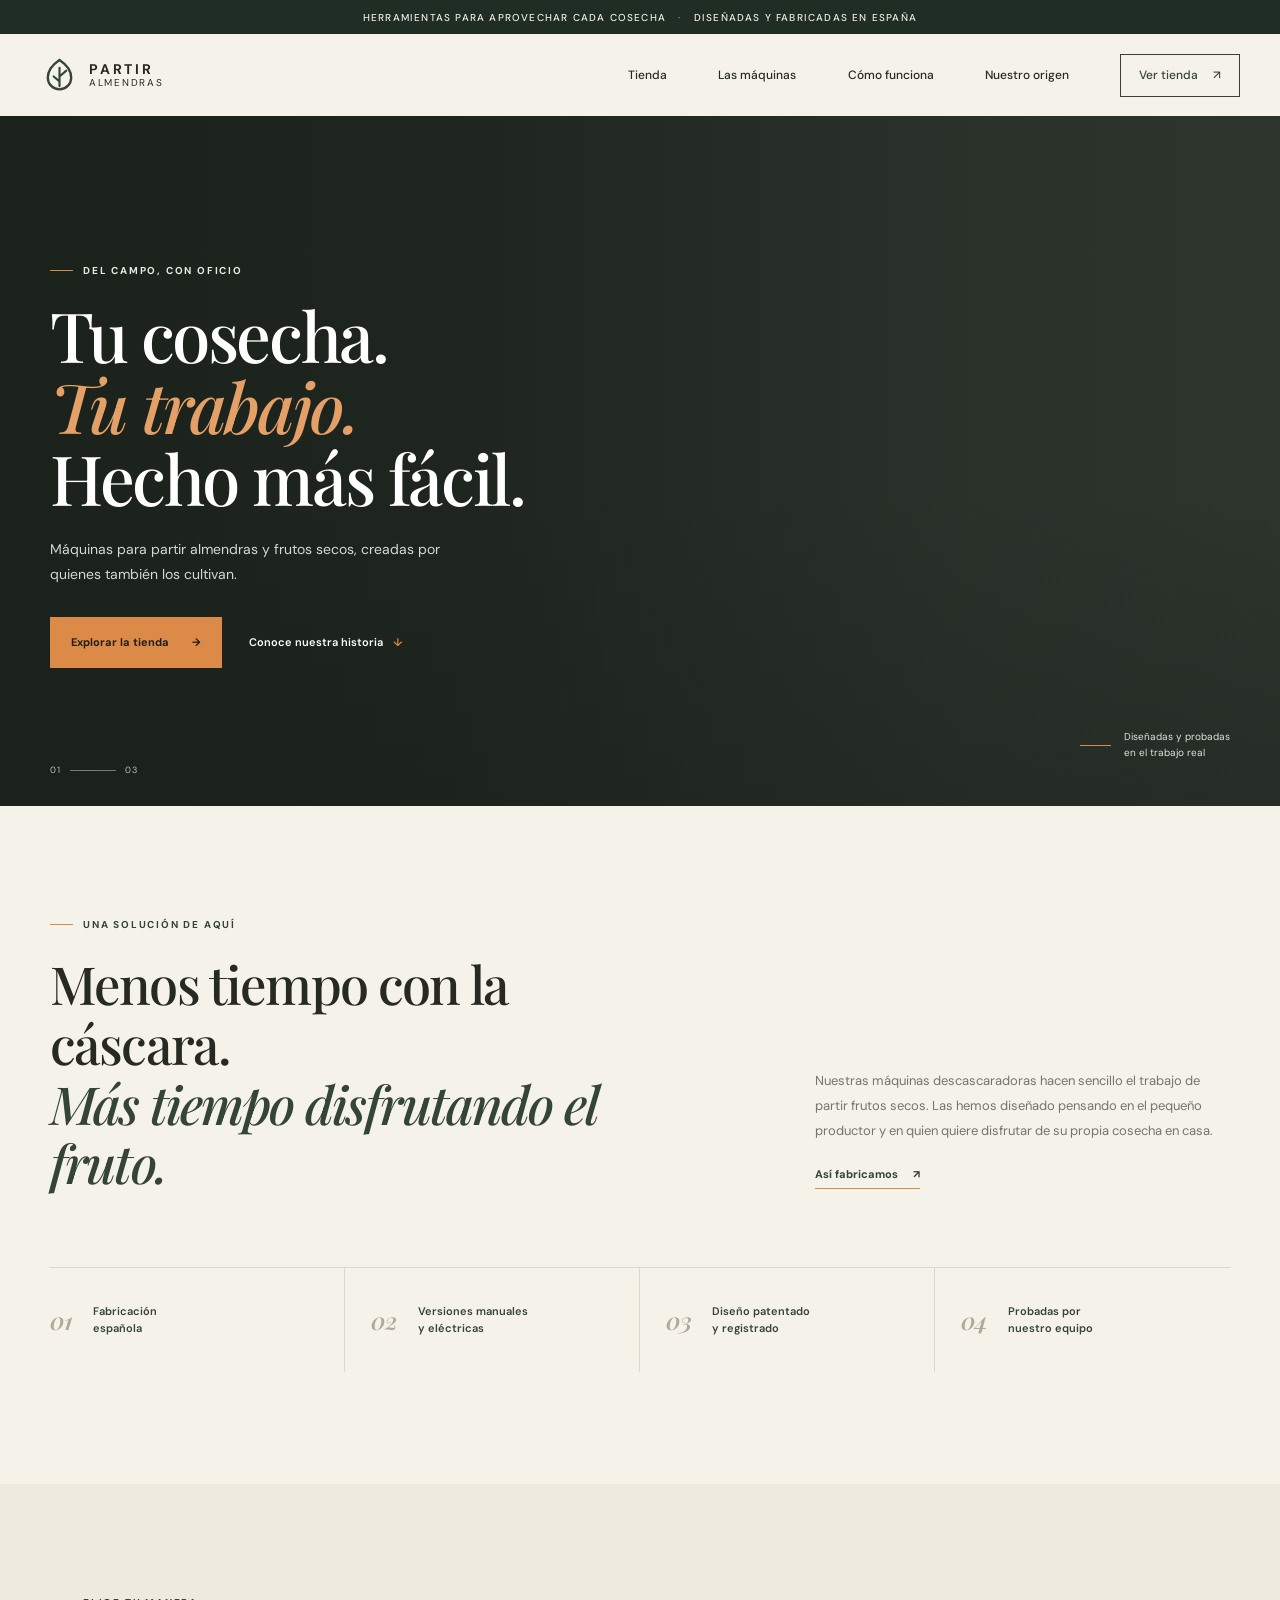
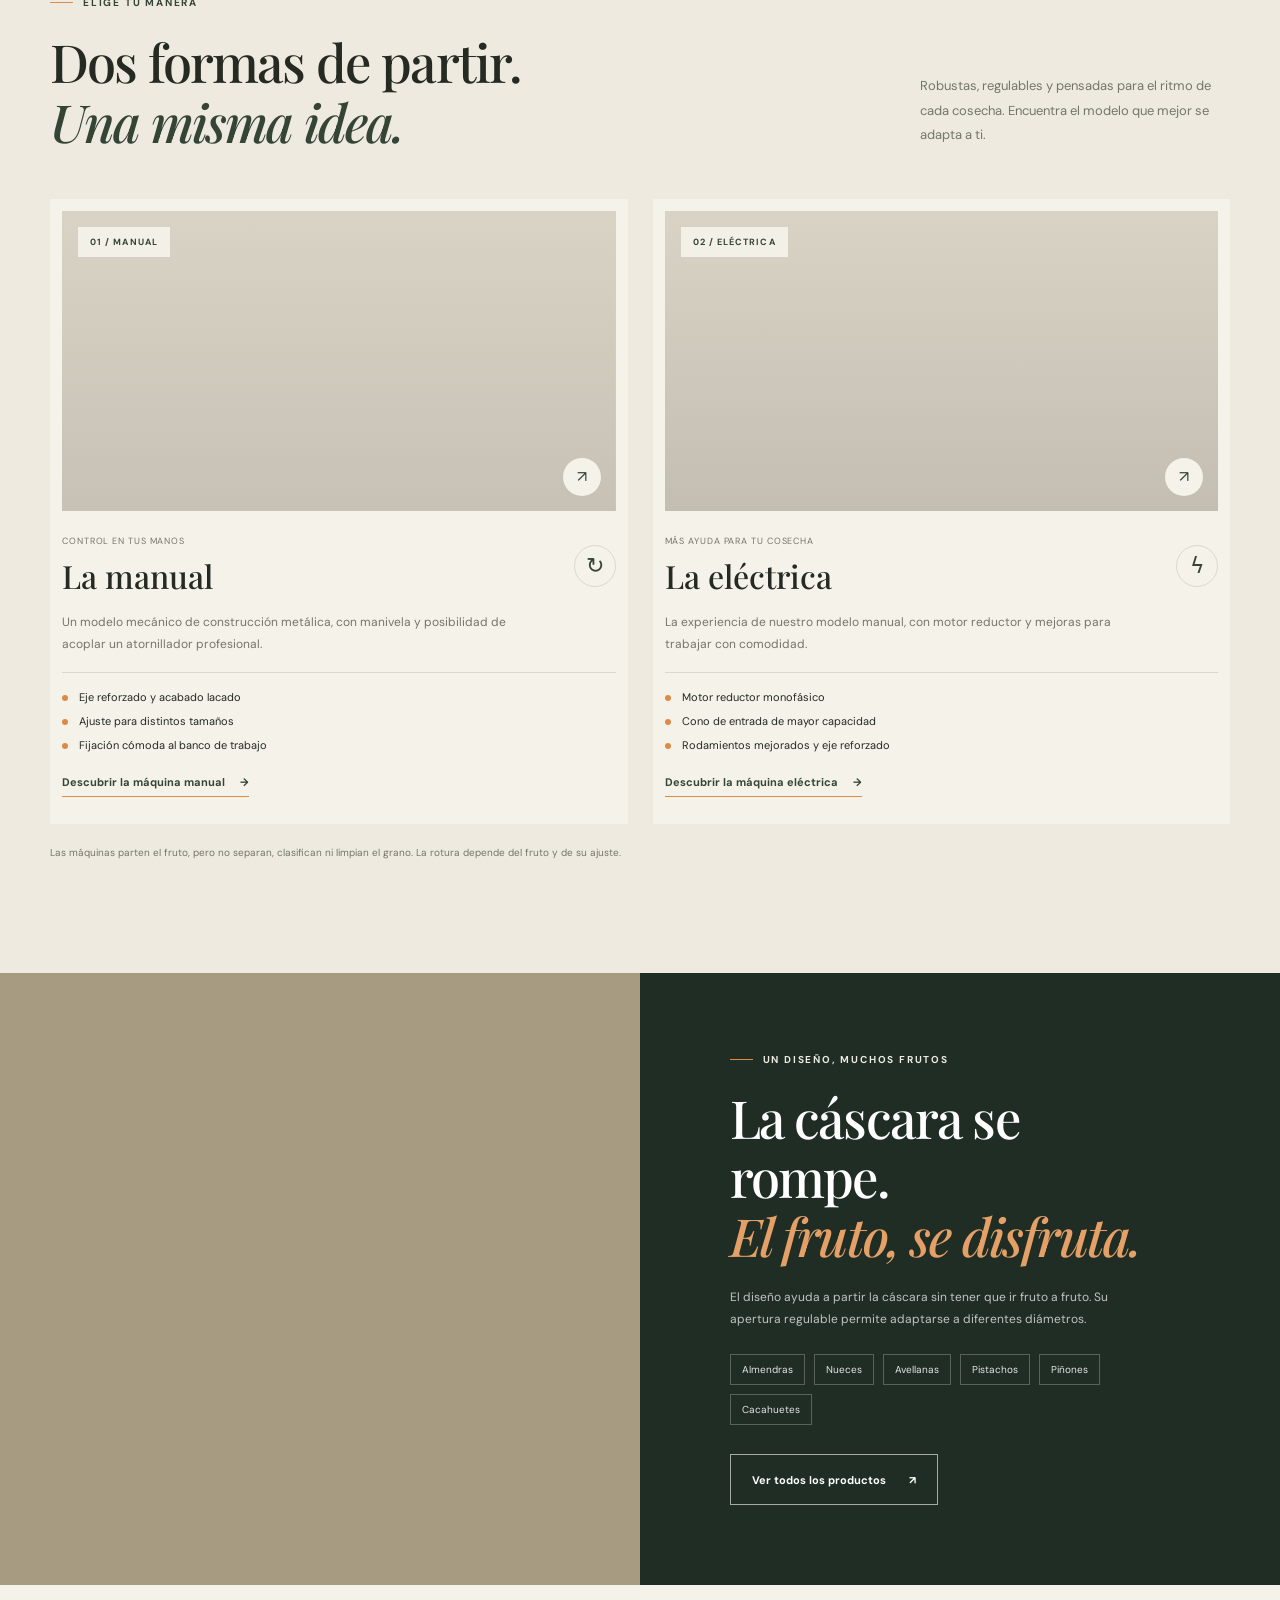
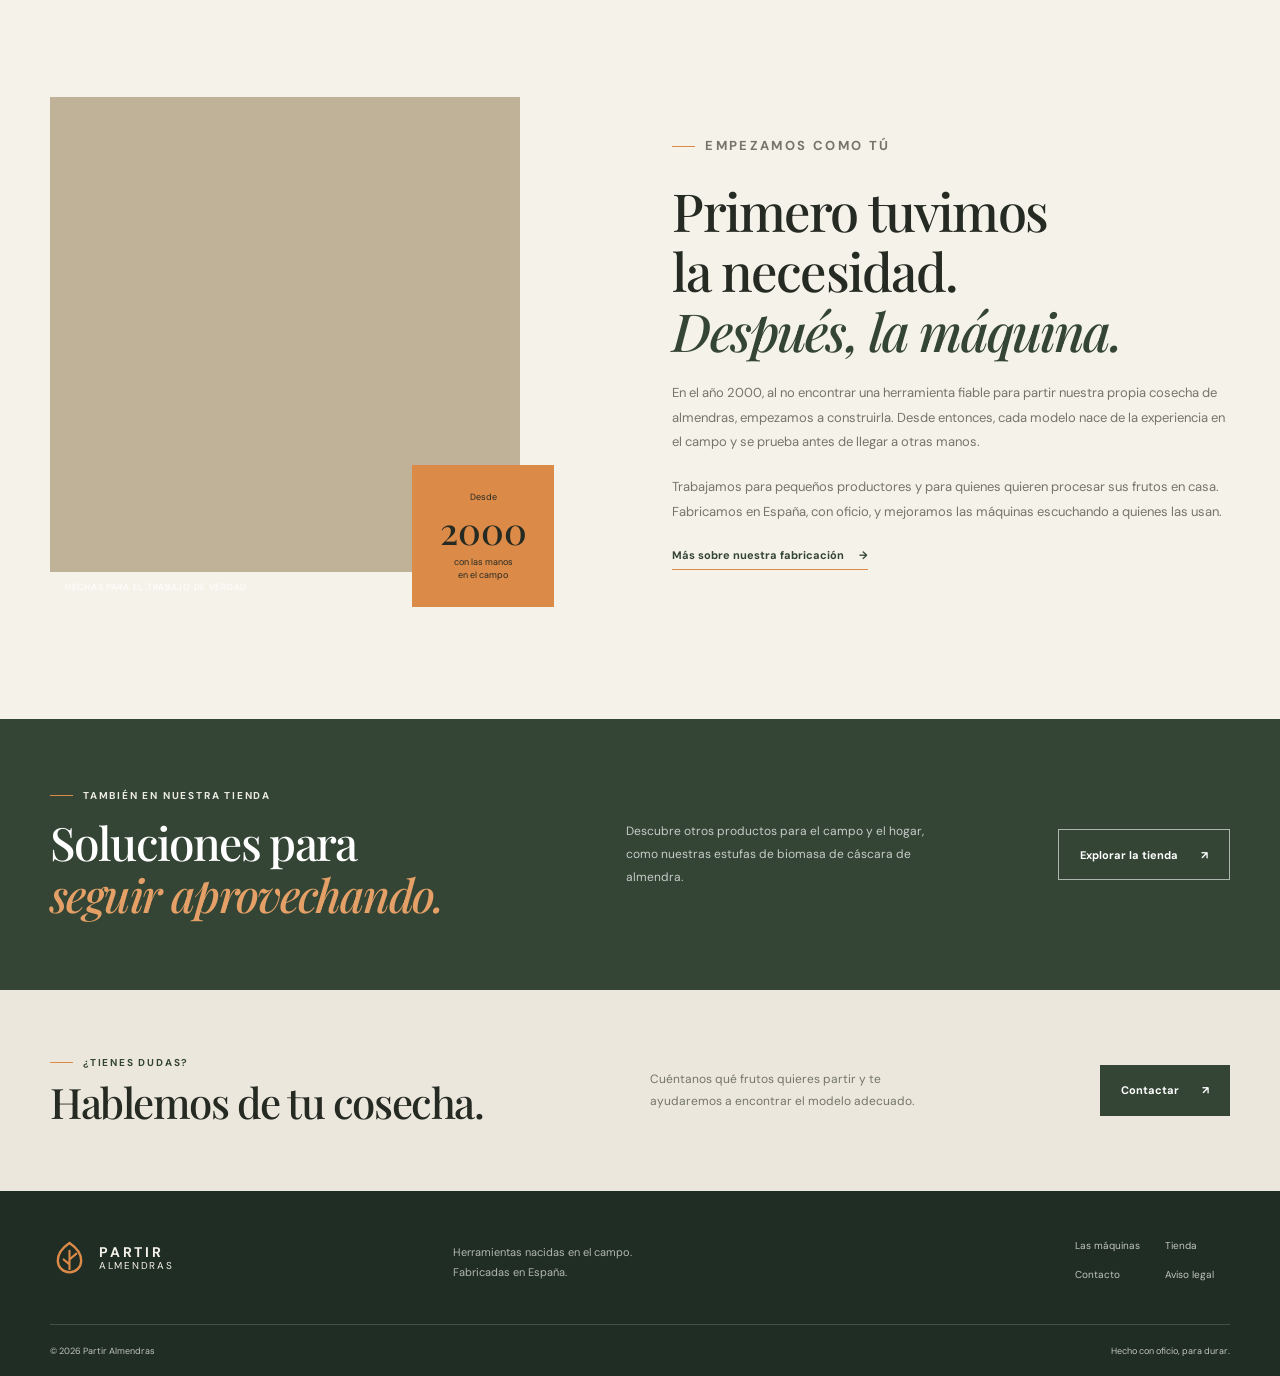
==== index.html @ 75d98afb "Add files via upload" ====
<!doctype html>
<html lang="es">
<head>
  <meta charset="utf-8">
  <meta name="viewport" content="width=device-width, initial-scale=1">
  <meta name="theme-color" content="#f5f2e9">
  <meta name="description" content="Máquinas para partir almendras y otros frutos secos. Fabricación española, modelos manuales y eléctricos, diseñados para pequeños productores y uso particular.">
  <title>Máquinas para partir almendras | Hechas para durar</title>
  <link rel="preconnect" href="https://www.maquinapartiralmendras.com">
  <link rel="stylesheet" href="styles.css">
</head>
<body>
  <a class="skip-link" href="#contenido">Saltar al contenido</a>

  <div class="announcement">
    <p>Herramientas para aprovechar cada cosecha <span aria-hidden="true">·</span> Diseñadas y fabricadas en España</p>
  </div>

  <header class="site-header">
    <div class="header-inner">
      <a class="brand" href="#inicio" aria-label="Partir Almendras, inicio">
        <span class="brand-mark" aria-hidden="true">
          <svg viewBox="0 0 40 40" fill="none">
            <path d="M20 4C12.3 9.1 8 15.4 8 22.2a12 12 0 0 0 24 0C32 15.4 27.7 9.1 20 4Z" stroke="currentColor" stroke-width="2.4"/>
            <path d="M20 12v19m0-10 7-6m-7 11-6-5" stroke="currentColor" stroke-width="2.2" stroke-linecap="round"/>
          </svg>
        </span>
        <span class="brand-copy"><strong>PARTIR</strong><span>ALMENDRAS</span></span>
      </a>

      <button class="menu-toggle" type="button" aria-expanded="false" aria-controls="main-nav" aria-label="Abrir menú">
        <span></span><span></span>
      </button>

      <nav class="main-nav" id="main-nav" aria-label="Navegación principal">
        <a href="tienda.html">Tienda</a>
        <a href="#maquinas">Las máquinas</a>
        <a href="#como-funciona">Cómo funciona</a>
        <a href="#origen">Nuestro origen</a>
        <a class="nav-cta" href="tienda.html">Ver tienda <span aria-hidden="true">↗</span></a>
      </nav>
    </div>
  </header>

  <main id="contenido">
    <section class="hero" id="inicio">
      <div class="hero-photo" role="img" aria-label="Máquina eléctrica para partir almendras"></div>
      <div class="hero-shade"></div>
      <div class="hero-inner page-width">
        <p class="eyebrow eyebrow-light"><span></span> Del campo, con oficio</p>
        <h1>Tu cosecha.<br><em>Tu trabajo.</em><br>Hecho más fácil.</h1>
        <p class="hero-description">Máquinas para partir almendras y frutos secos, creadas por quienes también los cultivan.</p>
        <div class="hero-actions">
          <a class="button button-accent" href="tienda.html">Explorar la tienda <span aria-hidden="true">→</span></a>
          <a class="text-link text-link-light" href="#origen">Conoce nuestra historia <span aria-hidden="true">↓</span></a>
        </div>
      </div>
      <div class="hero-note"><span class="note-line"></span><span>Diseñadas y probadas<br>en el trabajo real</span></div>
      <div class="hero-index" aria-hidden="true">01 <span></span> 03</div>
    </section>

    <section class="intro section-pad">
      <div class="page-width intro-grid">
        <div class="intro-heading">
          <p class="eyebrow"><span></span> Una solución de aquí</p>
          <h2>Menos tiempo con la cáscara.<br><em>Más tiempo disfrutando el fruto.</em></h2>
        </div>
        <div class="intro-copy">
          <p>Nuestras máquinas descascaradoras hacen sencillo el trabajo de partir frutos secos. Las hemos diseñado pensando en el pequeño productor y en quien quiere disfrutar de su propia cosecha en casa.</p>
          <a class="underlined-link" href="https://www.maquinapartiralmendras.com/fabricacion-maquina-partir-almendras-y-frutos-secos/">Así fabricamos <span aria-hidden="true">↗</span></a>
        </div>
      </div>
      <div class="page-width proof-points">
        <div class="proof-item"><span class="proof-number">01</span><span>Fabricación<br>española</span></div>
        <div class="proof-item"><span class="proof-number">02</span><span>Versiones manuales<br>y eléctricas</span></div>
        <div class="proof-item"><span class="proof-number">03</span><span>Diseño patentado<br>y registrado</span></div>
        <div class="proof-item"><span class="proof-number">04</span><span>Probadas por<br>nuestro equipo</span></div>
      </div>
    </section>

    <section class="machines section-pad" id="maquinas">
      <div class="page-width">
        <div class="section-heading">
          <div>
            <p class="eyebrow"><span></span> Elige tu manera</p>
            <h2>Dos formas de partir.<br><em>Una misma idea.</em></h2>
          </div>
          <p>Robustas, regulables y pensadas para el ritmo de cada cosecha. Encuentra el modelo que mejor se adapta a ti.</p>
        </div>

        <div class="machine-grid">
          <article class="machine-card">
            <a class="machine-image manual-image" href="producto-manual.html" aria-label="Ver máquina manual en la tienda">
              <span class="image-label">01 / Manual</span>
              <span class="image-arrow" aria-hidden="true">↗</span>
            </a>
            <div class="machine-info">
              <div><p class="card-kicker">Control en tus manos</p><h3>La manual</h3></div>
              <span class="machine-icon" aria-hidden="true">↻</span>
            </div>
            <p class="machine-description">Un modelo mecánico de construcción metálica, con manivela y posibilidad de acoplar un atornillador profesional.</p>
            <ul class="feature-list">
              <li>Eje reforzado y acabado lacado</li>
              <li>Ajuste para distintos tamaños</li>
              <li>Fijación cómoda al banco de trabajo</li>
            </ul>
            <a class="underlined-link" href="producto-manual.html">Descubrir la máquina manual <span aria-hidden="true">→</span></a>
          </article>

          <article class="machine-card machine-card-featured">
            <a class="machine-image electric-image" href="producto-electrico.html" aria-label="Ver máquina eléctrica en la tienda">
              <span class="image-label">02 / Eléctrica</span>
              <span class="image-arrow" aria-hidden="true">↗</span>
            </a>
            <div class="machine-info">
              <div><p class="card-kicker">Más ayuda para tu cosecha</p><h3>La eléctrica</h3></div>
              <span class="machine-icon" aria-hidden="true">ϟ</span>
            </div>
            <p class="machine-description">La experiencia de nuestro modelo manual, con motor reductor y mejoras para trabajar con comodidad.</p>
            <ul class="feature-list">
              <li>Motor reductor monofásico</li>
              <li>Cono de entrada de mayor capacidad</li>
              <li>Rodamientos mejorados y eje reforzado</li>
            </ul>
            <a class="underlined-link" href="producto-electrico.html">Descubrir la máquina eléctrica <span aria-hidden="true">→</span></a>
          </article>
        </div>
        <p class="machine-disclaimer">Las máquinas parten el fruto, pero no separan, clasifican ni limpian el grano. La rotura depende del fruto y de su ajuste.</p>
      </div>
    </section>

    <section class="nutshell" id="como-funciona">
      <div class="nutshell-image" role="img" aria-label="Almendras enteras y peladas"></div>
      <div class="nutshell-content">
        <p class="eyebrow eyebrow-light"><span></span> Un diseño, muchos frutos</p>
        <h2>La cáscara se rompe.<br><em>El fruto, se disfruta.</em></h2>
        <p>El diseño ayuda a partir la cáscara sin tener que ir fruto a fruto. Su apertura regulable permite adaptarse a diferentes diámetros.</p>
        <div class="nut-list" aria-label="Frutos secos compatibles">
          <span>Almendras</span><span>Nueces</span><span>Avellanas</span>
          <span>Pistachos</span><span>Piñones</span><span>Cacahuetes</span>
        </div>
        <a class="button button-outline" href="tienda.html">Ver todos los productos <span aria-hidden="true">↗</span></a>
      </div>
    </section>

    <section class="story section-pad" id="origen">
      <div class="page-width story-grid">
        <div class="story-visual">
          <div class="story-photo" role="img" aria-label="Almendras recién recogidas"></div>
          <div class="story-stamp"><span>Desde</span><strong>2000</strong><span>con las manos<br>en el campo</span></div>
          <span class="story-caption">Hechas para el trabajo de verdad</span>
        </div>
        <div class="story-copy">
          <p class="eyebrow"><span></span> Empezamos como tú</p>
          <h2>Primero tuvimos<br>la necesidad.<br><em>Después, la máquina.</em></h2>
          <p>En el año 2000, al no encontrar una herramienta fiable para partir nuestra propia cosecha de almendras, empezamos a construirla. Desde entonces, cada modelo nace de la experiencia en el campo y se prueba antes de llegar a otras manos.</p>
          <p>Trabajamos para pequeños productores y para quienes quieren procesar sus frutos en casa. Fabricamos en España, con oficio, y mejoramos las máquinas escuchando a quienes las usan.</p>
          <a class="underlined-link" href="https://www.maquinapartiralmendras.com/fabricacion-maquina-partir-almendras-y-frutos-secos/">Más sobre nuestra fabricación <span aria-hidden="true">→</span></a>
        </div>
      </div>
    </section>

    <section class="more-products">
      <div class="page-width more-products-inner">
        <div><p class="eyebrow eyebrow-light"><span></span> También en nuestra tienda</p><h2>Soluciones para<br><em>seguir aprovechando.</em></h2></div>
        <p>Descubre otros productos para el campo y el hogar, como nuestras estufas de biomasa de cáscara de almendra.</p>
        <a class="button button-outline" href="tienda.html">Explorar la tienda <span aria-hidden="true">↗</span></a>
      </div>
    </section>

    <section class="final-cta">
      <div class="page-width final-cta-inner">
        <div><p class="eyebrow"><span></span> ¿Tienes dudas?</p><h2>Hablemos de tu cosecha.</h2></div>
        <p>Cuéntanos qué frutos quieres partir y te ayudaremos a encontrar el modelo adecuado.</p>
        <a class="button button-dark" href="https://www.maquinapartiralmendras.com/contacto/">Contactar <span aria-hidden="true">↗</span></a>
      </div>
    </section>
  </main>

  <footer class="site-footer">
    <div class="page-width footer-main">
      <a class="brand brand-footer" href="#inicio" aria-label="Partir Almendras, volver al inicio">
        <span class="brand-mark" aria-hidden="true">
          <svg viewBox="0 0 40 40" fill="none"><path d="M20 4C12.3 9.1 8 15.4 8 22.2a12 12 0 0 0 24 0C32 15.4 27.7 9.1 20 4Z" stroke="currentColor" stroke-width="2.4"/><path d="M20 12v19m0-10 7-6m-7 11-6-5" stroke="currentColor" stroke-width="2.2" stroke-linecap="round"/></svg>
        </span>
        <span class="brand-copy"><strong>PARTIR</strong><span>ALMENDRAS</span></span>
      </a>
      <p>Herramientas nacidas en el campo.<br>Fabricadas en España.</p>
      <div class="footer-links">
        <a href="#maquinas">Las máquinas</a>
        <a href="tienda.html">Tienda</a>
        <a href="https://www.maquinapartiralmendras.com/contacto/">Contacto</a>
        <a href="https://www.maquinapartiralmendras.com/aviso-legal/">Aviso legal</a>
      </div>
    </div>
    <div class="page-width footer-bottom"><span>© <span id="year">2026</span> Partir Almendras</span><span>Hecho con oficio, para durar.</span></div>
  </footer>

  <script src="script.js"></script>
</body>
</html>
---- styles.css ----
@import url("https://fonts.googleapis.com/css2?family=DM+Sans:wght@400;500;600;700&family=Playfair+Display:ital,wght@0,500;0,600;0,700;1,500;1,600&display=swap");

:root {
  color-scheme: light;
  --paper: #f5f2e9;
  --paper-deep: #ebe7dc;
  --ink: #252a22;
  --muted: #74756b;
  --green: #344536;
  --green-dark: #202d24;
  --orange: #dc8a48;
  --line: #dcd8cc;
  --serif: "Playfair Display", Georgia, serif;
  --sans: "DM Sans", "Segoe UI", sans-serif;
}

* {
  box-sizing: border-box;
}

html {
  scroll-behavior: smooth;
  scroll-padding-top: 88px;
}

body {
  margin: 0;
  background: var(--paper);
  color: var(--ink);
  font-family: var(--sans);
  -webkit-font-smoothing: antialiased;
}

body,
button,
a {
  font-family: var(--sans);
}

a {
  color: inherit;
  text-decoration: none;
}

button {
  color: inherit;
}

a:focus-visible,
button:focus-visible {
  outline: 2px solid var(--orange);
  outline-offset: 5px;
}

.page-width {
  width: min(1180px, calc(100% - 80px));
  margin-inline: auto;
}

.skip-link {
  position: fixed;
  z-index: 20;
  top: 12px;
  left: 12px;
  padding: 12px 16px;
  transform: translateY(-160%);
  background: var(--paper);
  color: var(--ink);
}

.skip-link:focus {
  transform: translateY(0);
}

.announcement {
  display: flex;
  min-height: 34px;
  align-items: center;
  justify-content: center;
  padding: 6px 20px;
  background: var(--green-dark);
  color: #eeece3;
  text-align: center;
}

.announcement p {
  margin: 0;
  font-size: 10px;
  font-weight: 500;
  letter-spacing: .12em;
  text-transform: uppercase;
}

.announcement span {
  padding-inline: 8px;
  color: var(--orange);
}

.site-header {
  position: relative;
  z-index: 10;
  background: var(--paper);
}

.header-inner {
  display: flex;
  width: min(1320px, calc(100% - 80px));
  min-height: 82px;
  align-items: center;
  justify-content: space-between;
  margin-inline: auto;
}

.brand {
  display: inline-flex;
  align-items: center;
  gap: 10px;
  flex: 0 0 auto;
}

.brand-mark {
  display: grid;
  width: 39px;
  height: 39px;
  place-items: center;
  color: var(--green);
}

.brand-mark svg {
  width: 100%;
  height: 100%;
}

.brand-copy {
  display: flex;
  flex-direction: column;
  gap: 2px;
  font-size: 10px;
  letter-spacing: .17em;
  line-height: 1;
}

.brand-copy strong {
  font-size: 14px;
  letter-spacing: .2em;
}

.main-nav {
  display: flex;
  align-items: center;
  gap: clamp(24px, 4vw, 54px);
}

.main-nav a {
  font-size: 12px;
  font-weight: 500;
  transition: color .2s ease;
}

.main-nav a:hover,
.footer-links a:hover {
  color: var(--orange);
}

.main-nav .nav-cta {
  display: inline-flex;
  min-height: 43px;
  align-items: center;
  gap: 15px;
  padding: 0 18px;
  border: 1px solid var(--green);
  color: var(--green);
}

.main-nav .nav-cta:hover {
  background: var(--green);
  color: var(--paper);
}

.menu-toggle {
  display: none;
}

.hero {
  position: relative;
  display: flex;
  min-height: min(690px, 72vw);
  min-height: clamp(560px, 56vw, 690px);
  align-items: center;
  overflow: hidden;
  background: #30372f;
  color: #fff;
}

.hero-photo,
.hero-shade {
  position: absolute;
  inset: 0;
}

.hero-photo {
  background-image: url("https://www.maquinapartiralmendras.com/wp-content/uploads/2020/09/maquina-pelar-almendras-ele.png");
  background-position: center 48%;
  background-size: cover;
  transform: scale(1.01);
}

.hero-shade {
  background: linear-gradient(90deg, rgba(25, 32, 26, .91) 0%, rgba(25, 32, 26, .77) 35%, rgba(25, 32, 26, .24) 76%, rgba(25, 32, 26, .12) 100%), linear-gradient(0deg, rgba(20, 28, 22, .3), transparent 45%);
}

.hero-inner {
  position: relative;
  z-index: 1;
  padding-top: 9px;
}

.eyebrow {
  display: flex;
  align-items: center;
  gap: 10px;
  margin: 0 0 22px;
  color: var(--green);
  font-size: 10px;
  font-weight: 700;
  letter-spacing: .18em;
  text-transform: uppercase;
}

.eyebrow > span {
  width: 23px;
  height: 1px;
  background: var(--orange);
}

.eyebrow-light {
  color: #ecebe2;
}

.hero h1,
.intro h2,
.section-heading h2,
.nutshell h2,
.story h2,
.more-products h2,
.final-cta h2 {
  margin: 0;
  font-family: var(--serif);
  font-size: clamp(43px, 5.4vw, 70px);
  font-weight: 500;
  letter-spacing: -.035em;
  line-height: 1.04;
}

.hero h1 em,
.intro h2 em,
.section-heading h2 em,
.nutshell h2 em,
.story h2 em,
.more-products h2 em {
  color: #e4a066;
  font-weight: 500;
}

.hero-description {
  max-width: 390px;
  margin: 23px 0 29px;
  color: rgba(255, 255, 255, .82);
  font-size: 14px;
  line-height: 1.8;
}

.hero-actions {
  display: flex;
  align-items: center;
  gap: 27px;
}

.button {
  display: inline-flex;
  min-height: 51px;
  align-items: center;
  justify-content: center;
  gap: 23px;
  padding: 0 21px;
  font-size: 11px;
  font-weight: 700;
  transition: background .2s ease, color .2s ease, border-color .2s ease;
}

.button-accent {
  background: var(--orange);
  color: #211f1a;
}

.button-accent:hover {
  background: #eca96f;
}

.text-link {
  font-size: 11px;
  font-weight: 600;
}

.text-link-light {
  color: #fff;
}

.text-link span {
  padding-left: 7px;
  color: var(--orange);
}

.hero-note {
  position: absolute;
  right: max(40px, calc((100vw - 1180px) / 2));
  bottom: 45px;
  display: flex;
  align-items: center;
  gap: 13px;
  color: rgba(255, 255, 255, .86);
  font-size: 10px;
  line-height: 1.6;
}

.note-line {
  width: 31px;
  height: 1px;
  background: var(--orange);
}

.hero-index {
  position: absolute;
  bottom: 30px;
  left: max(40px, calc((100vw - 1180px) / 2));
  display: flex;
  align-items: center;
  gap: 9px;
  color: rgba(255, 255, 255, .7);
  font-size: 9px;
  letter-spacing: .12em;
}

.hero-index span {
  width: 46px;
  height: 1px;
  background: rgba(255, 255, 255, .4);
}

.section-pad {
  padding-block: 112px;
}

.intro {
  background: var(--paper);
}

.intro-grid {
  display: grid;
  grid-template-columns: 1.2fr .8fr;
  align-items: end;
  gap: 12%;
}

.intro .eyebrow,
.section-heading .eyebrow,
.story .eyebrow,
.final-cta .eyebrow {
  margin-bottom: 23px;
}

.intro h2,
.section-heading h2,
.story h2 {
  font-size: clamp(37px, 4.1vw, 54px);
  line-height: 1.14;
}

.intro h2 em,
.section-heading h2 em,
.story h2 em {
  color: var(--green);
}

.intro-copy {
  padding-bottom: 4px;
}

.intro-copy p,
.section-heading > p,
.story-copy > p,
.more-products-inner > p,
.final-cta-inner > p {
  margin: 0;
  color: var(--muted);
  font-size: 13px;
  line-height: 1.9;
}

.underlined-link {
  display: inline-flex;
  align-items: center;
  gap: 15px;
  margin-top: 24px;
  padding-bottom: 7px;
  border-bottom: 1px solid var(--orange);
  color: var(--green);
  font-size: 11px;
  font-weight: 700;
  transition: color .2s ease;
}

.underlined-link:hover {
  color: #a95e2c;
}

.proof-points {
  display: grid;
  grid-template-columns: repeat(4, 1fr);
  margin-top: 74px;
  border-top: 1px solid var(--line);
}

.proof-item {
  display: flex;
  min-height: 104px;
  align-items: center;
  gap: 20px;
  border-right: 1px solid var(--line);
  color: var(--green);
  font-size: 11px;
  font-weight: 600;
  line-height: 1.6;
}

.proof-item:not(:first-child) {
  padding-left: 26px;
}

.proof-item:last-child {
  border-right: 0;
}

.proof-number {
  color: #b1a998;
  font-family: var(--serif);
  font-size: 24px;
  font-style: italic;
}

.machines {
  background: #eeeadf;
}

.section-heading {
  display: flex;
  align-items: end;
  justify-content: space-between;
  gap: 50px;
  margin-bottom: 47px;
}

.section-heading > p {
  max-width: 310px;
  padding-bottom: 4px;
}

.machine-grid {
  display: grid;
  grid-template-columns: repeat(2, minmax(0, 1fr));
  gap: 25px;
}

.machine-card {
  padding: 12px 12px 27px;
  background: var(--paper);
}

.machine-image {
  position: relative;
  display: block;
  min-height: 300px;
  overflow: hidden;
  background-color: #d9d3c5;
  background-position: center;
  background-repeat: no-repeat;
  background-size: cover;
}

.manual-image {
  background-image: linear-gradient(0deg, rgba(33, 40, 34, .1), rgba(33, 40, 34, 0)), url("https://www.maquinapartiralmendras.com/wp-content/uploads/2020/09/maquina-partir-almendras-888-2-scaled.jpg");
  background-position: center 52%;
}

.electric-image {
  background-image: linear-gradient(0deg, rgba(33, 40, 34, .12), rgba(33, 40, 34, 0)), url("https://www.maquinapartiralmendras.com/wp-content/uploads/2020/09/maquina-partir-almendras-ele-1.png");
  background-position: center 48%;
}

.image-label {
  position: absolute;
  top: 16px;
  left: 16px;
  padding: 9px 12px;
  background: rgba(245, 242, 233, .95);
  color: var(--green);
  font-size: 9px;
  font-weight: 700;
  letter-spacing: .12em;
  text-transform: uppercase;
}

.image-arrow {
  position: absolute;
  right: 15px;
  bottom: 15px;
  display: grid;
  width: 38px;
  height: 38px;
  place-items: center;
  border-radius: 50%;
  background: var(--paper);
  color: var(--green);
  transition: background .2s ease, color .2s ease;
}

.machine-image:hover .image-arrow {
  background: var(--orange);
  color: var(--ink);
}

.machine-info {
  display: flex;
  align-items: center;
  justify-content: space-between;
  margin-top: 24px;
}

.card-kicker {
  margin: 0 0 7px;
  color: var(--muted);
  font-size: 9px;
  letter-spacing: .1em;
  text-transform: uppercase;
}

.machine-info h3 {
  margin: 0;
  font-family: var(--serif);
  font-size: 32px;
  font-weight: 500;
}

.machine-icon {
  display: grid;
  width: 42px;
  height: 42px;
  place-items: center;
  border: 1px solid var(--line);
  border-radius: 50%;
  color: var(--green);
  font-size: 22px;
}

.machine-description {
  max-width: 470px;
  margin: 15px 0 17px;
  color: var(--muted);
  font-size: 12px;
  line-height: 1.8;
}

.feature-list {
  display: grid;
  gap: 10px;
  margin: 0;
  padding: 17px 0 0;
  border-top: 1px solid var(--line);
  list-style: none;
}

.feature-list li {
  position: relative;
  padding-left: 17px;
  color: var(--ink);
  font-size: 11px;
}

.feature-list li::before {
  position: absolute;
  top: .45em;
  left: 0;
  width: 6px;
  height: 6px;
  border-radius: 50%;
  background: var(--orange);
  content: "";
}

.machine-card > .underlined-link {
  margin-top: 23px;
}

.machine-disclaimer {
  margin: 20px 0 0;
  color: var(--muted);
  font-size: 10px;
  line-height: 1.7;
}

.nutshell {
  display: grid;
  min-height: 545px;
  grid-template-columns: 1fr 1fr;
  background: var(--green-dark);
  color: #fff;
}

.nutshell-image {
  min-height: 100%;
  background-color: #b4a68b;
  background-image: linear-gradient(0deg, rgba(31, 40, 31, .09), rgba(31, 40, 31, .09)), url("https://www.maquinapartiralmendras.com/wp-content/uploads/2020/09/almendras-1024x768.png");
  background-position: center;
  background-size: cover;
}

.nutshell-content {
  align-self: center;
  max-width: 600px;
  padding: 80px clamp(40px, 7vw, 110px);
}

.nutshell h2,
.more-products h2 {
  font-size: clamp(38px, 4.1vw, 53px);
  line-height: 1.12;
}

.nutshell-content > p:not(.eyebrow) {
  max-width: 420px;
  margin: 21px 0 23px;
  color: rgba(255, 255, 255, .72);
  font-size: 12px;
  line-height: 1.9;
}

.nut-list {
  display: flex;
  max-width: 420px;
  flex-wrap: wrap;
  gap: 9px;
  margin: 0 0 29px;
}

.nut-list span {
  padding: 8px 11px;
  border: 1px solid rgba(255, 255, 255, .25);
  color: rgba(255, 255, 255, .88);
  font-size: 10px;
}

.button-outline {
  border: 1px solid rgba(255, 255, 255, .6);
  color: #fff;
}

.button-outline:hover {
  border-color: var(--orange);
  background: var(--orange);
  color: var(--ink);
}

.story {
  background: var(--paper);
}

.story-grid {
  display: grid;
  grid-template-columns: .95fr 1.05fr;
  align-items: center;
  gap: 10%;
}

.story-visual {
  position: relative;
  min-height: 510px;
  padding: 0 34px 35px 0;
}

.story-photo {
  width: 100%;
  height: 475px;
  background-color: #c8b99e;
  background-image: linear-gradient(0deg, rgba(40, 45, 35, .05), rgba(40, 45, 35, .05)), url("https://www.maquinapartiralmendras.com/wp-content/uploads/2020/09/almendras-1024x768.png");
  background-position: center;
  background-size: cover;
}

.story-stamp {
  position: absolute;
  right: 0;
  bottom: 0;
  display: flex;
  width: 142px;
  height: 142px;
  flex-direction: column;
  align-items: center;
  justify-content: center;
  background: var(--orange);
  color: var(--ink);
  text-align: center;
}

.story-stamp span {
  font-size: 9px;
  line-height: 1.4;
}

.story-stamp strong {
  margin: 2px 0;
  font-family: var(--serif);
  font-size: 37px;
  font-weight: 500;
}

.story-caption {
  position: absolute;
  bottom: 14px;
  left: 15px;
  color: #fff;
  font-size: 9px;
  letter-spacing: .08em;
  text-transform: uppercase;
}

.story-copy > p:not(.eyebrow) {
  margin-top: 20px;
}

.more-products {
  padding-block: 70px;
  background: var(--green);
  color: white;
}

.more-products-inner {
  display: grid;
  grid-template-columns: 1.1fr .8fr auto;
  align-items: center;
  gap: 50px;
}

.more-products .eyebrow {
  margin-bottom: 15px;
}

.more-products h2 {
  font-size: clamp(34px, 3.6vw, 46px);
}

.more-products-inner > p {
  max-width: 300px;
  color: rgba(255, 255, 255, .72);
  font-size: 12px;
}

.more-products .button {
  white-space: nowrap;
}

.final-cta {
  padding-block: 66px;
  background: var(--paper-deep);
}

.final-cta-inner {
  display: grid;
  grid-template-columns: 1.1fr .8fr auto;
  align-items: center;
  gap: 50px;
}

.final-cta .eyebrow {
  margin-bottom: 12px;
}

.final-cta h2 {
  font-size: clamp(30px, 3.3vw, 42px);
}

.final-cta-inner > p {
  max-width: 300px;
  font-size: 12px;
}

.button-dark {
  background: var(--green);
  color: white;
  white-space: nowrap;
}

.button-dark:hover {
  background: var(--green-dark);
}

.site-footer {
  padding-top: 48px;
  background: var(--green-dark);
  color: #f5f2e9;
}

.footer-main {
  display: grid;
  grid-template-columns: 1fr 1fr 1fr;
  align-items: start;
  gap: 30px;
  padding-bottom: 42px;
}

.brand-footer .brand-mark {
  color: var(--orange);
}

.footer-main > p {
  margin: 4px 0 0;
  color: rgba(255, 255, 255, .66);
  font-size: 11px;
  line-height: 1.8;
}

.footer-links {
  display: grid;
  grid-template-columns: 1fr 1fr;
  gap: 16px 25px;
  justify-self: end;
}

.footer-links a,
.footer-bottom {
  color: rgba(255, 255, 255, .72);
  font-size: 10px;
}

.footer-bottom {
  display: flex;
  min-height: 52px;
  align-items: center;
  justify-content: space-between;
  border-top: 1px solid rgba(255, 255, 255, .16);
  font-size: 9px;
}

.shop-banner {
  padding: 82px 0 66px;
  background: var(--green-dark);
  color: white;
}

.shop-banner .eyebrow {
  margin-bottom: 17px;
}

.shop-banner h1,
.product-copy h1 {
  margin: 0;
  font-family: var(--serif);
  font-size: clamp(44px, 6vw, 72px);
  font-weight: 500;
  letter-spacing: -.04em;
  line-height: 1.04;
}

.shop-banner h1 em {
  color: #e4a066;
  font-weight: 500;
}

.shop-banner p:last-child {
  max-width: 500px;
  margin: 18px 0 0;
  color: rgba(255, 255, 255, .74);
  font-size: 13px;
  line-height: 1.8;
}

.shop-main {
  padding-block: 48px 100px;
}

.breadcrumbs {
  display: flex;
  flex-wrap: wrap;
  align-items: center;
  gap: 10px;
  color: var(--muted);
  font-size: 10px;
}

.breadcrumbs a:hover {
  color: var(--green);
}

.breadcrumbs span[aria-hidden="true"] {
  color: var(--orange);
}

.shop-toolbar {
  display: flex;
  align-items: center;
  justify-content: space-between;
  gap: 20px;
  margin: 39px 0 28px;
}

.shop-toolbar h2 {
  margin: 0;
  font-family: var(--serif);
  font-size: 32px;
  font-weight: 500;
}

.shop-count {
  color: var(--muted);
  font-size: 10px;
}

.shop-filters {
  display: flex;
  flex-wrap: wrap;
  gap: 8px;
  margin-bottom: 33px;
}

.shop-filter {
  min-height: 37px;
  padding: 0 15px;
  border: 1px solid var(--line);
  background: transparent;
  color: var(--muted);
  cursor: pointer;
  font-size: 10px;
  transition: background .2s ease, border-color .2s ease, color .2s ease;
}

.shop-filter:hover,
.shop-filter[aria-pressed="true"] {
  border-color: var(--green);
  background: var(--green);
  color: white;
}

.shop-grid {
  display: grid;
  grid-template-columns: repeat(3, minmax(0, 1fr));
  gap: 22px;
}

.shop-card {
  min-width: 0;
  background: #eeeadf;
  transition: transform .2s ease, box-shadow .2s ease;
}

.shop-card:hover {
  transform: translateY(-3px);
  box-shadow: 0 12px 30px rgba(37, 42, 34, .08);
}

.shop-card[hidden] {
  display: none;
}

.shop-card-image {
  position: relative;
  display: block;
  aspect-ratio: 1.17;
  overflow: hidden;
  background: #d9d3c5;
}

.shop-card-image img {
  width: 100%;
  height: 100%;
  object-fit: cover;
  transition: transform .4s ease;
}

.shop-card:hover .shop-card-image img {
  transform: scale(1.04);
}

.shop-card-image .image-label {
  z-index: 1;
}

.shop-card-info {
  padding: 19px 19px 21px;
}

.shop-card-category {
  margin: 0 0 8px;
  color: var(--muted);
  font-size: 9px;
  letter-spacing: .11em;
  text-transform: uppercase;
}

.shop-card-title {
  min-height: 58px;
  margin: 0;
  font-family: var(--serif);
  font-size: 22px;
  font-weight: 500;
  line-height: 1.25;
}

.shop-card-bottom {
  display: flex;
  align-items: center;
  justify-content: space-between;
  gap: 12px;
  margin-top: 15px;
  padding-top: 14px;
  border-top: 1px solid var(--line);
}

.shop-price {
  color: var(--green);
  font-size: 17px;
  font-weight: 700;
  white-space: nowrap;
}

.shop-card-link {
  display: inline-flex;
  align-items: center;
  gap: 8px;
  color: var(--green);
  font-size: 10px;
  font-weight: 700;
}

.shop-card-link:hover {
  color: #a95e2c;
}

.shop-assurance {
  display: grid;
  grid-template-columns: repeat(3, 1fr);
  margin-top: 60px;
  border-block: 1px solid var(--line);
}

.shop-assurance > div {
  display: flex;
  min-height: 80px;
  align-items: center;
  gap: 12px;
  padding-inline: 20px;
  border-right: 1px solid var(--line);
  color: var(--green);
  font-size: 10px;
  font-weight: 600;
}

.shop-assurance > div:first-child {
  padding-left: 0;
}

.shop-assurance > div:last-child {
  border-right: 0;
}

.assurance-mark {
  color: var(--orange);
  font-size: 18px;
}

.product-main {
  padding-block: 32px 100px;
}

.product-main > .breadcrumbs {
  margin-bottom: 32px;
}

.product-layout {
  display: grid;
  grid-template-columns: minmax(0, 1.05fr) minmax(340px, .95fr);
  align-items: start;
  gap: clamp(38px, 7vw, 88px);
}

.product-gallery {
  min-width: 0;
}

.product-image-wrap {
  display: grid;
  min-height: 490px;
  place-items: center;
  overflow: hidden;
  background: #eeeadf;
}

.product-image-wrap img {
  display: block;
  width: 100%;
  height: 100%;
  max-height: 570px;
  aspect-ratio: 1 / 1;
  object-fit: contain;
  mix-blend-mode: multiply;
}

.product-thumbnails {
  display: flex;
  gap: 10px;
  margin-top: 11px;
}

.product-thumbnail {
  width: 77px;
  height: 77px;
  padding: 3px;
  border: 1px solid transparent;
  background: #eeeadf;
  cursor: pointer;
}

.product-thumbnail[aria-pressed="true"] {
  border-color: var(--orange);
}

.product-thumbnail img {
  display: block;
  width: 100%;
  height: 100%;
  object-fit: cover;
}

.product-copy {
  position: sticky;
  top: 25px;
}

.product-copy .eyebrow {
  margin-bottom: 16px;
}

.product-copy h1 {
  font-size: clamp(36px, 4.2vw, 52px);
  line-height: 1.1;
}

.product-model {
  display: inline-block;
  margin-top: 12px;
  color: var(--muted);
  font-size: 10px;
  letter-spacing: .1em;
  text-transform: uppercase;
}

.product-rating {
  display: flex;
  align-items: center;
  gap: 8px;
  margin: 15px 0 20px;
  color: #97733b;
  font-size: 11px;
}

.product-rating span:last-child {
  color: var(--muted);
}

.product-price {
  margin: 0;
  color: var(--green);
  font-size: 27px;
  font-weight: 700;
}

.product-price-note {
  margin: 5px 0 0;
  color: var(--muted);
  font-size: 10px;
}

.product-summary {
  margin: 23px 0 20px;
  color: var(--muted);
  font-size: 12px;
  line-height: 1.9;
}

.product-benefits {
  display: grid;
  gap: 11px;
  margin: 0;
  padding: 18px 0;
  border-block: 1px solid var(--line);
  list-style: none;
}

.product-benefits li {
  position: relative;
  padding-left: 20px;
  font-size: 11px;
  line-height: 1.6;
}

.product-benefits li::before {
  position: absolute;
  left: 0;
  color: var(--orange);
  content: "✓";
  font-weight: 700;
}

.product-buy-row {
  display: flex;
  flex-wrap: wrap;
  align-items: center;
  gap: 12px;
  margin-top: 22px;
}

.product-buy-row .button {
  flex: 1 1 220px;
}

.product-buy-note {
  margin: 13px 0 0;
  color: var(--muted);
  font-size: 9px;
  line-height: 1.7;
}

.product-detail-sections {
  display: grid;
  grid-template-columns: 1fr .8fr;
  gap: 65px;
  margin-top: 78px;
  padding-top: 45px;
  border-top: 1px solid var(--line);
}

.product-detail-sections h2 {
  margin: 0 0 16px;
  font-family: var(--serif);
  font-size: 30px;
  font-weight: 500;
}

.product-detail-sections p {
  margin: 0;
  color: var(--muted);
  font-size: 12px;
  line-height: 1.9;
}

.product-detail-sections p + p {
  margin-top: 14px;
}

.product-detail-note {
  margin-top: 14px !important;
}

.product-spec-list {
  margin: 0;
}

.product-spec-list div {
  display: flex;
  justify-content: space-between;
  gap: 14px;
  padding: 13px 0;
  border-bottom: 1px solid var(--line);
  font-size: 10px;
}

.product-spec-list dt {
  color: var(--muted);
}

.product-spec-list dd {
  margin: 0;
  text-align: right;
}

.product-cross-sell {
  display: flex;
  align-items: center;
  justify-content: space-between;
  gap: 20px;
  margin-top: 60px;
  padding: 26px 30px;
  background: var(--green);
  color: white;
}

.product-cross-sell p {
  margin: 0;
  font-family: var(--serif);
  font-size: 22px;
}

.product-cross-sell .underlined-link {
  flex: 0 0 auto;
  margin: 0;
  color: white;
}

@media (min-width: 1500px) {
  .hero-photo {
    background-position: center 46%;
  }
}

@media (max-width: 900px) {
  .page-width,
  .header-inner {
    width: min(100% - 48px, 700px);
  }

  .header-inner {
    min-height: 74px;
  }

  .menu-toggle {
    display: flex;
    width: 42px;
    height: 42px;
    flex-direction: column;
    align-items: center;
    justify-content: center;
    gap: 6px;
    border: 1px solid var(--line);
    background: transparent;
    cursor: pointer;
  }

  .menu-toggle span {
    width: 17px;
    height: 1px;
    background: var(--green);
    transition: transform .2s ease;
  }

  .menu-toggle[aria-expanded="true"] span:first-child {
    transform: translateY(3.5px) rotate(45deg);
  }

  .menu-toggle[aria-expanded="true"] span:last-child {
    transform: translateY(-3.5px) rotate(-45deg);
  }

  .main-nav {
    position: absolute;
    top: 100%;
    right: 0;
    left: 0;
    display: none;
    align-items: stretch;
    gap: 0;
    padding: 6px 24px 22px;
    border-top: 1px solid var(--line);
    background: var(--paper);
  }

  .main-nav.is-open {
    display: flex;
    flex-direction: column;
  }

  .main-nav > a:not(.nav-cta) {
    padding: 15px 0;
    border-bottom: 1px solid var(--line);
  }

  .main-nav .nav-cta {
    align-self: flex-start;
    margin-top: 16px;
  }

  .hero {
    min-height: 600px;
  }

  .hero-photo {
    background-position: 58% center;
  }

  .intro-grid,
  .story-grid {
    gap: 7%;
  }

  .proof-item {
    gap: 12px;
    font-size: 10px;
  }

  .proof-item:not(:first-child) {
    padding-left: 13px;
  }

  .machine-image {
    min-height: 240px;
  }

  .nutshell {
    min-height: 480px;
  }

  .nutshell-content {
    padding-inline: 38px;
  }

  .story-visual {
    min-height: 420px;
  }

  .story-photo {
    height: 385px;
  }

  .story-stamp {
    width: 120px;
    height: 120px;
  }

  .more-products-inner,
  .final-cta-inner {
    grid-template-columns: 1fr auto;
    gap: 22px 35px;
  }

  .more-products-inner > p,
  .final-cta-inner > p {
    grid-column: 1;
    grid-row: 2;
  }

  .more-products .button,
  .final-cta .button {
    grid-column: 2;
    grid-row: 1 / span 2;
  }
}

@media (max-width: 620px) {
  .page-width,
  .header-inner {
    width: calc(100% - 40px);
  }

  .announcement {
    min-height: 32px;
  }

  .announcement p {
    font-size: 8px;
    letter-spacing: .08em;
  }

  .announcement span {
    padding-inline: 4px;
  }

  .header-inner {
    min-height: 68px;
  }

  .brand-mark {
    width: 34px;
    height: 34px;
  }

  .hero {
    min-height: 650px;
    align-items: flex-start;
  }

  .hero-photo {
    background-position: 62% center;
  }

  .hero-shade {
    background: linear-gradient(90deg, rgba(25, 32, 26, .88), rgba(25, 32, 26, .62) 72%, rgba(25, 32, 26, .34)), linear-gradient(0deg, rgba(20, 28, 22, .42), transparent 55%);
  }

  .hero-inner {
    padding-top: 92px;
  }

  .hero h1 {
    font-size: clamp(48px, 13vw, 66px);
  }

  .hero-description {
    max-width: 330px;
    font-size: 13px;
  }

  .hero-actions {
    align-items: flex-start;
    flex-direction: column;
    gap: 20px;
  }

  .hero-note {
    right: 20px;
    bottom: 28px;
  }

  .hero-index {
    bottom: 31px;
    left: 20px;
  }

  .section-pad {
    padding-block: 76px;
  }

  .intro-grid,
  .story-grid {
    grid-template-columns: 1fr;
    gap: 26px;
  }

  .intro h2,
  .section-heading h2,
  .story h2 {
    font-size: clamp(36px, 9vw, 46px);
  }

  .intro-copy p,
  .story-copy > p {
    font-size: 12px;
  }

  .proof-points {
    grid-template-columns: 1fr 1fr;
    margin-top: 46px;
  }

  .proof-item {
    min-height: 78px;
    border-bottom: 1px solid var(--line);
    font-size: 10px;
  }

  .proof-item:not(:first-child) {
    padding-left: 12px;
  }

  .proof-item:nth-child(even) {
    border-right: 0;
  }

  .proof-item:nth-last-child(-n+2) {
    border-bottom: 0;
  }

  .section-heading {
    align-items: flex-start;
    flex-direction: column;
    gap: 18px;
    margin-bottom: 31px;
  }

  .section-heading > p {
    max-width: 390px;
    font-size: 12px;
  }

  .machine-grid {
    grid-template-columns: 1fr;
    gap: 18px;
  }

  .machine-card {
    padding: 9px 9px 24px;
  }

  .machine-image {
    min-height: 245px;
  }

  .machine-disclaimer {
    margin-top: 16px;
  }

  .nutshell {
    grid-template-columns: 1fr;
  }

  .nutshell-image {
    min-height: 285px;
  }

  .nutshell-content {
    padding: 60px 20px 68px;
  }

  .nutshell h2,
  .more-products h2 {
    font-size: 41px;
  }

  .nutshell-content > p:not(.eyebrow) {
    font-size: 12px;
  }

  .story-grid {
    gap: 42px;
  }

  .story-visual {
    min-height: 390px;
    padding-right: 24px;
    padding-bottom: 28px;
  }

  .story-photo {
    height: 360px;
  }

  .story-stamp {
    width: 110px;
    height: 110px;
  }

  .story-stamp strong {
    font-size: 32px;
  }

  .story-caption {
    bottom: 10px;
    left: 10px;
    font-size: 8px;
  }

  .more-products {
    padding-block: 57px;
  }

  .more-products-inner,
  .final-cta-inner {
    grid-template-columns: 1fr;
    gap: 20px;
  }

  .more-products-inner > p,
  .final-cta-inner > p,
  .more-products .button,
  .final-cta .button {
    grid-column: auto;
    grid-row: auto;
  }

  .more-products .button,
  .final-cta .button {
    justify-self: start;
  }

  .more-products-inner > p,
  .final-cta-inner > p {
    max-width: 370px;
  }

  .final-cta {
    padding-block: 55px;
  }

  .final-cta h2 {
    font-size: 35px;
  }

  .footer-main {
    grid-template-columns: 1fr 1fr;
    gap: 28px 18px;
    padding-bottom: 31px;
  }

  .footer-main > p {
    justify-self: end;
    text-align: right;
    font-size: 10px;
  }

  .footer-links {
    grid-column: 1 / -1;
    justify-self: start;
    gap: 15px 30px;
  }

  .footer-bottom {
    min-height: 56px;
    gap: 10px;
    font-size: 8px;
  }
}

@media (max-width: 900px) {
  .shop-grid {
    grid-template-columns: repeat(2, minmax(0, 1fr));
  }

  .product-layout {
    grid-template-columns: minmax(0, 1fr) minmax(300px, .9fr);
    gap: 34px;
  }

  .product-image-wrap {
    min-height: 400px;
  }

  .product-detail-sections {
    gap: 36px;
  }
}

@media (max-width: 620px) {
  .shop-banner {
    padding-block: 62px 49px;
  }

  .shop-banner h1 {
    font-size: 48px;
  }

  .shop-main {
    padding-block: 31px 70px;
  }

  .shop-toolbar {
    align-items: flex-start;
    flex-direction: column;
    gap: 8px;
    margin-top: 29px;
  }

  .shop-toolbar h2 {
    font-size: 29px;
  }

  .shop-filters {
    gap: 7px;
    margin-bottom: 22px;
  }

  .shop-filter {
    min-height: 34px;
    padding-inline: 11px;
    font-size: 9px;
  }

  .shop-grid {
    grid-template-columns: 1fr;
    gap: 15px;
  }

  .shop-card {
    display: grid;
    grid-template-columns: 37% 1fr;
  }

  .shop-card-image {
    min-height: 100%;
    aspect-ratio: auto;
  }

  .shop-card-image .image-label {
    top: 9px;
    left: 9px;
    padding: 7px 8px;
    font-size: 7px;
  }

  .shop-card-info {
    padding: 15px 13px;
  }

  .shop-card-category {
    font-size: 8px;
  }

  .shop-card-title {
    min-height: unset;
    font-size: 18px;
  }

  .shop-card-bottom {
    flex-wrap: wrap;
    gap: 9px;
    margin-top: 11px;
    padding-top: 10px;
  }

  .shop-price {
    font-size: 15px;
  }

  .shop-card-link {
    font-size: 9px;
  }

  .shop-assurance {
    grid-template-columns: 1fr;
    margin-top: 37px;
  }

  .shop-assurance > div,
  .shop-assurance > div:first-child {
    min-height: 59px;
    padding-inline: 0;
    border-right: 0;
    border-bottom: 1px solid var(--line);
  }

  .shop-assurance > div:last-child {
    border-bottom: 0;
  }

  .product-main {
    padding-block: 25px 70px;
  }

  .product-main > .breadcrumbs {
    margin-bottom: 22px;
  }

  .product-layout {
    grid-template-columns: 1fr;
    gap: 29px;
  }

  .product-image-wrap {
    min-height: 0;
    aspect-ratio: 1 / .9;
  }

  .product-image-wrap img {
    max-height: none;
  }

  .product-copy {
    position: static;
  }

  .product-copy h1 {
    font-size: 40px;
  }

  .product-summary {
    margin-top: 18px;
  }

  .product-detail-sections {
    grid-template-columns: 1fr;
    gap: 32px;
    margin-top: 47px;
    padding-top: 32px;
  }

  .product-detail-sections h2 {
    font-size: 27px;
  }

  .product-cross-sell {
    align-items: flex-start;
    flex-direction: column;
    gap: 5px;
    margin-top: 40px;
    padding: 23px 20px;
  }

  .product-cross-sell p {
    font-size: 20px;
  }
}

@media (prefers-reduced-motion: reduce) {
  *,
  *::before,
  *::after {
    scroll-behavior: auto !important;
    transition-duration: .01ms !important;
  }
}
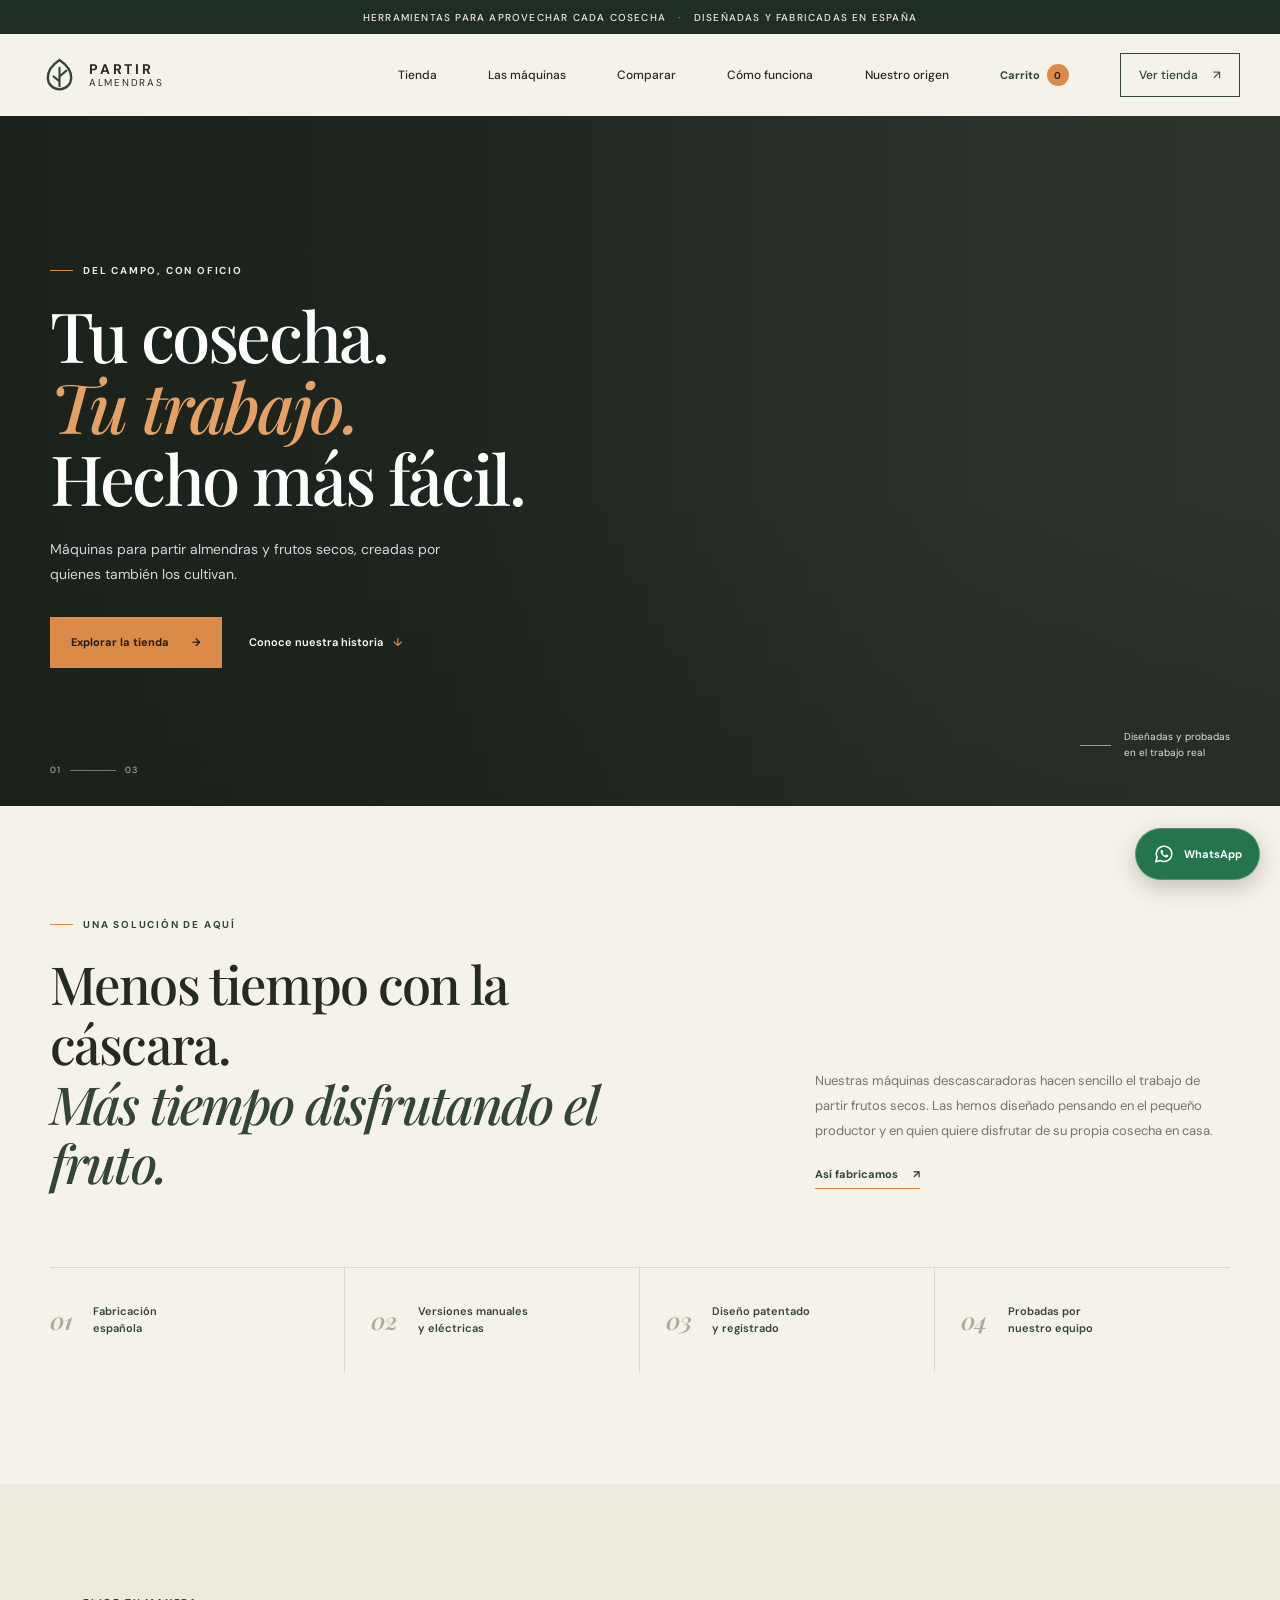
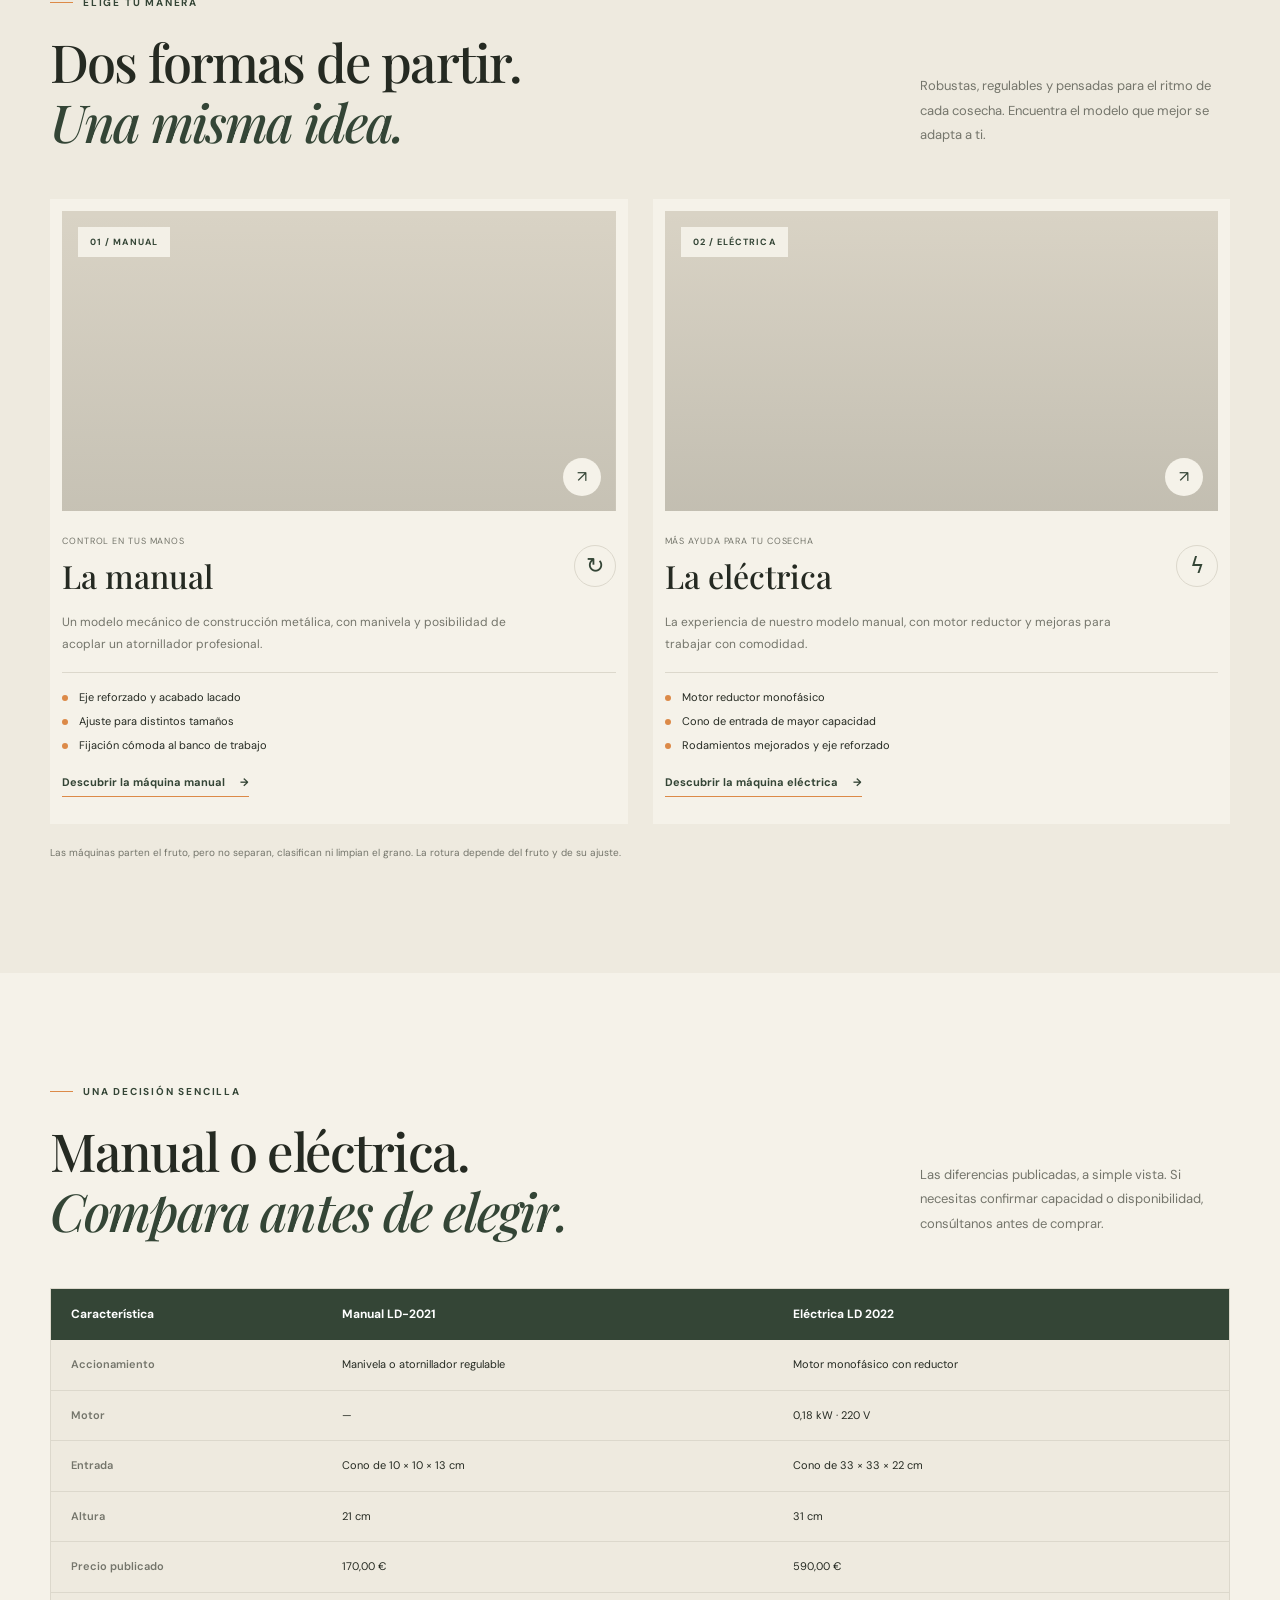
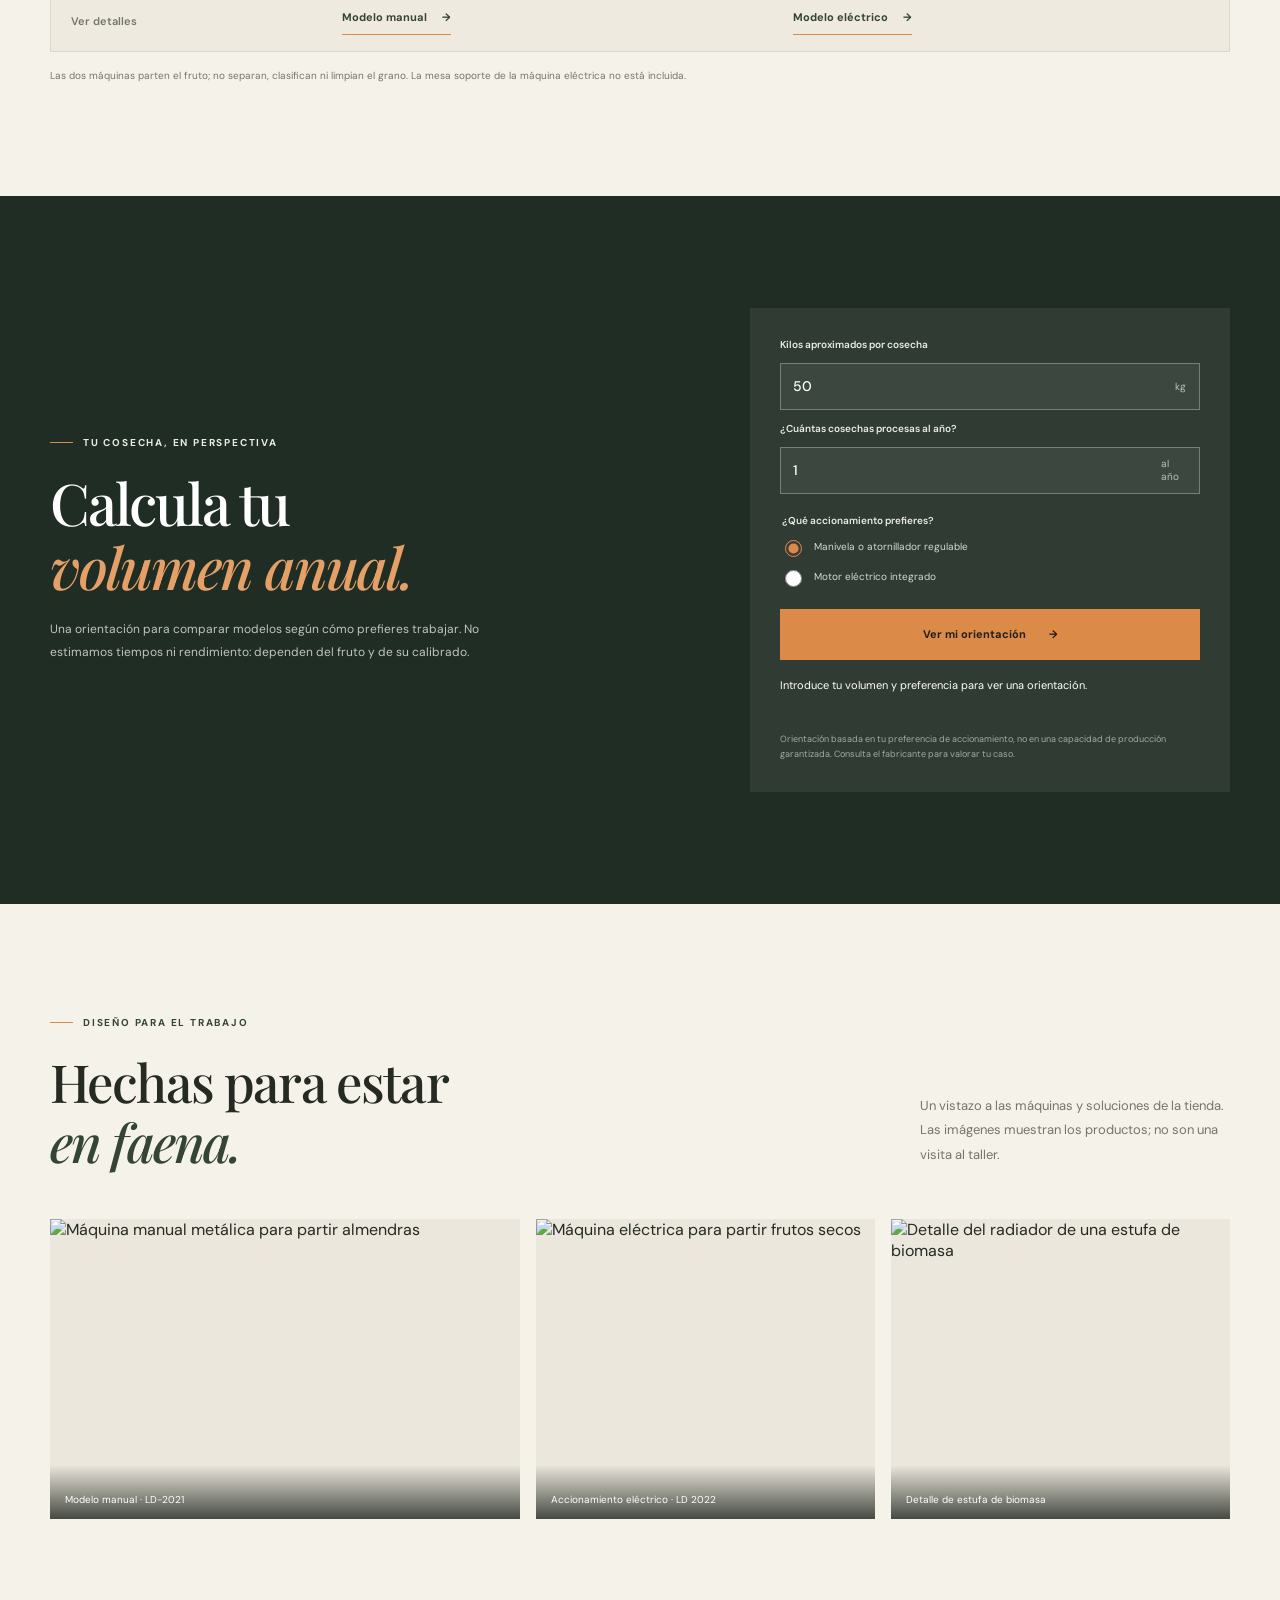
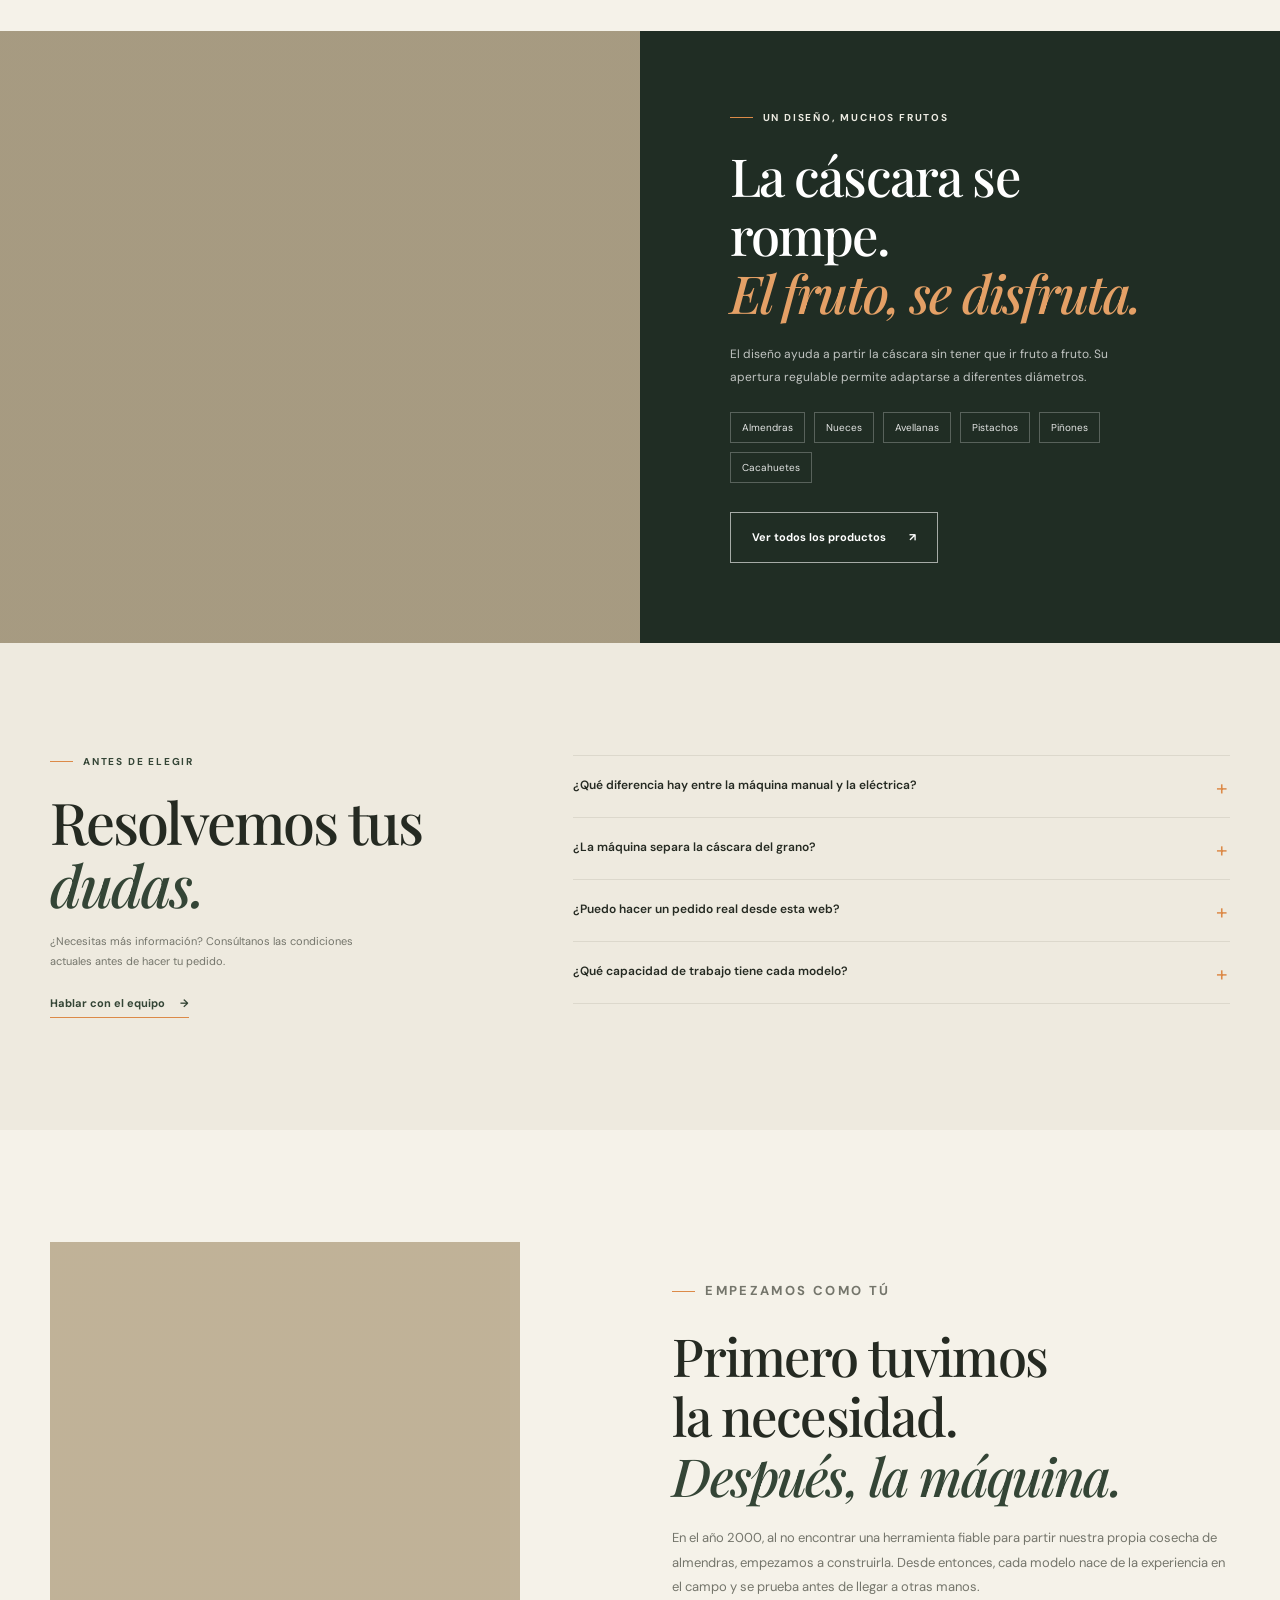
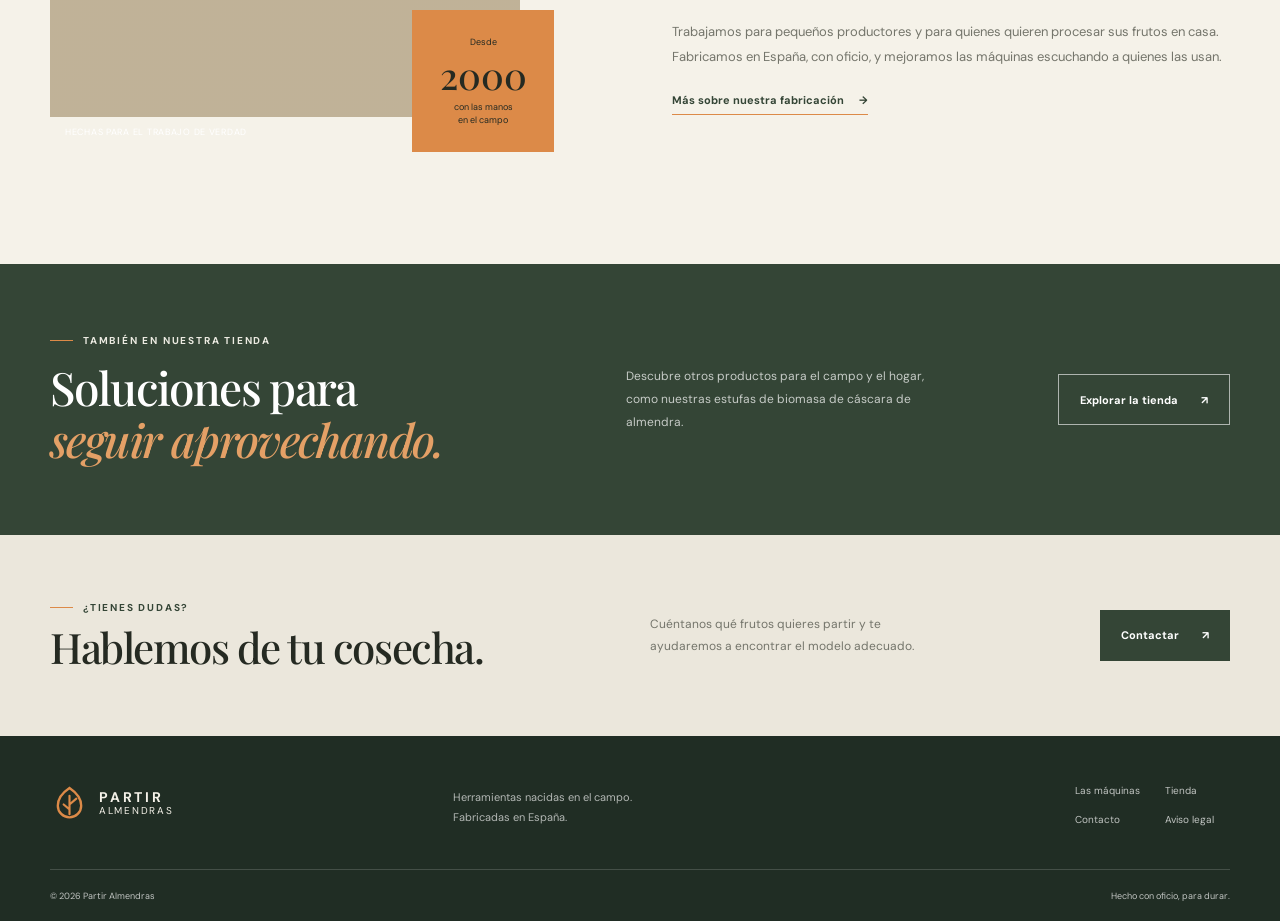
==== commit 492e297f: "Add files via upload" ====
--- a/index.html
+++ b/index.html
@@ -35,6 +35,7 @@
       <nav class="main-nav" id="main-nav" aria-label="Navegación principal">
         <a href="tienda.html">Tienda</a>
         <a href="#maquinas">Las máquinas</a>
+        <a href="#comparador">Comparar</a>
         <a href="#como-funciona">Cómo funciona</a>
         <a href="#origen">Nuestro origen</a>
         <a class="nav-cta" href="tienda.html">Ver tienda <span aria-hidden="true">↗</span></a>
@@ -129,6 +130,72 @@
       </div>
     </section>
 
+    <section class="comparison section-pad" id="comparador" aria-labelledby="comparison-title">
+      <div class="page-width">
+        <div class="section-heading">
+          <div>
+            <p class="eyebrow"><span></span> Una decisión sencilla</p>
+            <h2 id="comparison-title">Manual o eléctrica.<br><em>Compara antes de elegir.</em></h2>
+          </div>
+          <p>Las diferencias publicadas, a simple vista. Si necesitas confirmar capacidad o disponibilidad, consúltanos antes de comprar.</p>
+        </div>
+        <div class="comparison-table-wrap" tabindex="0" aria-label="Tabla comparativa desplazable">
+          <table class="comparison-table">
+            <caption>Comparativa de las máquinas partidoras</caption>
+            <thead><tr><th scope="col">Característica</th><th scope="col">Manual LD-2021</th><th scope="col">Eléctrica LD 2022</th></tr></thead>
+            <tbody>
+              <tr><th scope="row">Accionamiento</th><td>Manivela o atornillador regulable</td><td>Motor monofásico con reductor</td></tr>
+              <tr><th scope="row">Motor</th><td>—</td><td>0,18 kW · 220 V</td></tr>
+              <tr><th scope="row">Entrada</th><td>Cono de 10 × 10 × 13 cm</td><td>Cono de 33 × 33 × 22 cm</td></tr>
+              <tr><th scope="row">Altura</th><td>21 cm</td><td>31 cm</td></tr>
+              <tr><th scope="row">Precio publicado</th><td>170,00 €</td><td>590,00 €</td></tr>
+              <tr><th scope="row">Ver detalles</th><td><a class="underlined-link" href="producto-manual.html">Modelo manual <span aria-hidden="true">→</span></a></td><td><a class="underlined-link" href="producto-electrico.html">Modelo eléctrico <span aria-hidden="true">→</span></a></td></tr>
+            </tbody>
+          </table>
+        </div>
+        <p class="comparison-note">Las dos máquinas parten el fruto; no separan, clasifican ni limpian el grano. La mesa soporte de la máquina eléctrica no está incluida.</p>
+      </div>
+    </section>
+
+    <section class="harvest-planner section-pad" aria-labelledby="planner-title">
+      <div class="page-width planner-grid">
+        <div class="planner-intro">
+          <p class="eyebrow eyebrow-light"><span></span> Tu cosecha, en perspectiva</p>
+          <h2 id="planner-title">Calcula tu<br><em>volumen anual.</em></h2>
+          <p>Una orientación para comparar modelos según cómo prefieres trabajar. No estimamos tiempos ni rendimiento: dependen del fruto y de su calibrado.</p>
+        </div>
+        <form class="planner-form" data-harvest-planner>
+          <label for="harvest-kilos">Kilos aproximados por cosecha</label>
+          <div class="planner-input-row"><input id="harvest-kilos" name="kilos" type="number" min="0" max="1000000" step="1" value="50" required inputmode="numeric"><span>kg</span></div>
+          <label for="harvest-times">¿Cuántas cosechas procesas al año?</label>
+          <div class="planner-input-row"><input id="harvest-times" name="times" type="number" min="1" max="100" step="1" value="1" required inputmode="numeric"><span>al año</span></div>
+          <fieldset>
+            <legend>¿Qué accionamiento prefieres?</legend>
+            <label class="planner-choice"><input type="radio" name="drive" value="manual" checked> Manivela o atornillador regulable</label>
+            <label class="planner-choice"><input type="radio" name="drive" value="electric"> Motor eléctrico integrado</label>
+          </fieldset>
+          <button class="button button-accent" type="submit">Ver mi orientación <span aria-hidden="true">→</span></button>
+          <p class="planner-result" data-planner-result role="status" aria-live="polite">Introduce tu volumen y preferencia para ver una orientación.</p>
+          <a class="planner-product-link" data-planner-link href="producto-manual.html" hidden>Ver máquina recomendada <span aria-hidden="true">→</span></a>
+          <p class="planner-disclaimer">Orientación basada en tu preferencia de accionamiento, no en una capacidad de producción garantizada. Consulta el fabricante para valorar tu caso.</p>
+        </form>
+      </div>
+    </section>
+
+    <section class="work-gallery section-pad" aria-labelledby="gallery-title">
+      <div class="page-width">
+        <div class="section-heading">
+          <div><p class="eyebrow"><span></span> Diseño para el trabajo</p><h2 id="gallery-title">Hechas para estar<br><em>en faena.</em></h2></div>
+          <p>Un vistazo a las máquinas y soluciones de la tienda. Las imágenes muestran los productos; no son una visita al taller.</p>
+        </div>
+        <div class="work-gallery-grid">
+          <figure class="work-gallery-item work-gallery-large"><img src="https://www.maquinapartiralmendras.com/wp-content/uploads/2020/09/maquina-partir-almendras-888-2-scaled.jpg" alt="Máquina manual metálica para partir almendras" loading="lazy" decoding="async"><figcaption>Modelo manual · LD-2021</figcaption></figure>
+          <figure class="work-gallery-item"><img src="https://www.maquinapartiralmendras.com/wp-content/uploads/2020/09/maquina-partir-almendras-ele-1.png" alt="Máquina eléctrica para partir frutos secos" loading="lazy" decoding="async"><figcaption>Accionamiento eléctrico · LD 2022</figcaption></figure>
+          <figure class="work-gallery-item"><img src="https://www.maquinapartiralmendras.com/wp-content/uploads/2022/09/radiador.jpg" alt="Detalle del radiador de una estufa de biomasa" loading="lazy" decoding="async"><figcaption>Detalle de estufa de biomasa</figcaption></figure>
+        </div>
+      </div>
+    </section>
+
     <section class="nutshell" id="como-funciona">
       <div class="nutshell-image" role="img" aria-label="Almendras enteras y peladas"></div>
       <div class="nutshell-content">
@@ -140,6 +207,18 @@
           <span>Pistachos</span><span>Piñones</span><span>Cacahuetes</span>
         </div>
         <a class="button button-outline" href="tienda.html">Ver todos los productos <span aria-hidden="true">↗</span></a>
+      </div>
+    </section>
+
+    <section class="home-faq section-pad" aria-labelledby="home-faq-title">
+      <div class="page-width faq-grid">
+        <div><p class="eyebrow"><span></span> Antes de elegir</p><h2 id="home-faq-title">Resolvemos tus<br><em>dudas.</em></h2><p>¿Necesitas más información? Consúltanos las condiciones actuales antes de hacer tu pedido.</p><a class="underlined-link" href="https://www.maquinapartiralmendras.com/contacto/">Hablar con el equipo <span aria-hidden="true">→</span></a></div>
+        <div class="faq-list">
+          <details><summary>¿Qué diferencia hay entre la máquina manual y la eléctrica?</summary><p>La manual se acciona con manivela o con un atornillador profesional compatible y regulable. La eléctrica incorpora un motor monofásico de 0,18 kW y 220 V. En la tabla comparativa puedes consultar también las medidas publicadas.</p></details>
+          <details><summary>¿La máquina separa la cáscara del grano?</summary><p>No. La máquina parte el fruto, pero no separa, clasifica ni limpia el grano. El resultado varía según el fruto y su calibrado.</p></details>
+          <details><summary>¿Puedo hacer un pedido real desde esta web?</summary><p>El carrito actual es una demostración visual: no transmite los datos, no guarda el pedido y no procesa pagos. Consulta directamente disponibilidad y condiciones antes de realizar una compra.</p></details>
+          <details><summary>¿Qué capacidad de trabajo tiene cada modelo?</summary><p>No hay una capacidad por hora publicada en estas fichas. El volumen que procesa cada persona puede variar según el fruto, el ajuste y el modo de trabajo; consulta al fabricante para valorar tus necesidades.</p></details>
+        </div>
       </div>
     </section>
 
--- a/styles.css
+++ b/styles.css
@@ -47,7 +47,11 @@
 }
 
 a:focus-visible,
-button:focus-visible {
+button:focus-visible,
+input:focus-visible,
+textarea:focus-visible,
+summary:focus-visible,
+[tabindex="0"]:focus-visible {
   outline: 2px solid var(--orange);
   outline-offset: 5px;
 }
@@ -164,7 +168,7 @@
 
 .main-nav .nav-cta {
   display: inline-flex;
-  min-height: 43px;
+  min-height: 44px;
   align-items: center;
   gap: 15px;
   padding: 0 18px;
@@ -175,6 +179,28 @@
 .main-nav .nav-cta:hover {
   background: var(--green);
   color: var(--paper);
+}
+
+.main-nav .cart-link {
+  display: inline-flex;
+  align-items: center;
+  gap: 7px;
+  color: var(--green);
+  font-size: 11px;
+  font-weight: 700;
+}
+
+.cart-count {
+  display: inline-grid;
+  min-width: 22px;
+  height: 22px;
+  place-items: center;
+  padding-inline: 5px;
+  border-radius: 50%;
+  background: var(--orange);
+  color: var(--ink);
+  font-size: 10px;
+  font-weight: 700;
 }
 
 .menu-toggle {
@@ -608,6 +634,342 @@
   line-height: 1.7;
 }
 
+.comparison {
+  background: var(--paper);
+}
+
+.comparison-table-wrap {
+  overflow-x: auto;
+  border: 1px solid var(--line);
+  background: #eeeadf;
+  scrollbar-color: var(--orange) var(--paper-deep);
+}
+
+.comparison-table {
+  width: 100%;
+  min-width: 650px;
+  border-collapse: collapse;
+  text-align: left;
+}
+
+.comparison-table caption {
+  position: absolute;
+  width: 1px;
+  height: 1px;
+  overflow: hidden;
+  clip: rect(0, 0, 0, 0);
+  white-space: nowrap;
+  clip-path: inset(50%);
+}
+
+.comparison-table th,
+.comparison-table td {
+  padding: 16px 20px;
+  border-bottom: 1px solid var(--line);
+  font-size: 11px;
+  line-height: 1.6;
+}
+
+.comparison-table thead th {
+  background: var(--green);
+  color: white;
+  font-size: 12px;
+}
+
+.comparison-table tbody th {
+  width: 23%;
+  color: var(--muted);
+  font-weight: 600;
+}
+
+.comparison-table tr:last-child th,
+.comparison-table tr:last-child td {
+  border-bottom: 0;
+}
+
+.comparison-table .underlined-link {
+  margin: 0;
+}
+
+.comparison-note {
+  margin: 15px 0 0;
+  color: var(--muted);
+  font-size: 10px;
+  line-height: 1.7;
+}
+
+.harvest-planner {
+  background: var(--green-dark);
+  color: white;
+}
+
+.planner-grid {
+  display: grid;
+  grid-template-columns: 1fr .82fr;
+  align-items: center;
+  gap: clamp(45px, 9vw, 130px);
+}
+
+.planner-intro h2,
+.faq-grid h2 {
+  margin: 0;
+  font-family: var(--serif);
+  font-size: clamp(39px, 4.5vw, 58px);
+  font-weight: 500;
+  letter-spacing: -.035em;
+  line-height: 1.1;
+}
+
+.planner-intro h2 em {
+  color: #e4a066;
+}
+
+.planner-intro > p:last-child {
+  max-width: 430px;
+  margin: 20px 0 0;
+  color: rgba(255, 255, 255, .72);
+  font-size: 12px;
+  line-height: 1.9;
+}
+
+.planner-form {
+  display: grid;
+  gap: 12px;
+  padding: 30px;
+  background: rgba(255, 255, 255, .07);
+}
+
+.planner-form > label,
+.planner-form legend {
+  color: rgba(255, 255, 255, .9);
+  font-size: 10px;
+  font-weight: 600;
+}
+
+.planner-input-row {
+  display: flex;
+  min-height: 47px;
+  align-items: center;
+  border: 1px solid rgba(255, 255, 255, .3);
+  background: rgba(255, 255, 255, .06);
+}
+
+.planner-input-row input {
+  width: 100%;
+  min-width: 0;
+  min-height: 45px;
+  padding: 8px 12px;
+  border: 0;
+  background: transparent;
+  color: white;
+  font: 500 14px var(--sans);
+}
+
+.planner-input-row input:focus-visible {
+  outline-offset: -3px;
+}
+
+.planner-input-row span {
+  padding-inline: 13px;
+  color: rgba(255, 255, 255, .66);
+  font-size: 10px;
+}
+
+.planner-form fieldset {
+  display: grid;
+  gap: 10px;
+  margin: 8px 0 3px;
+  padding: 0;
+  border: 0;
+}
+
+.planner-form legend {
+  margin-bottom: 10px;
+}
+
+.planner-choice {
+  display: flex;
+  align-items: center;
+  gap: 9px;
+  color: rgba(255, 255, 255, .8);
+  font-size: 10px;
+  line-height: 1.5;
+}
+
+.planner-choice input {
+  width: 17px;
+  height: 17px;
+  accent-color: var(--orange);
+}
+
+.planner-form > .button {
+  width: 100%;
+  margin-top: 7px;
+  border: 0;
+  cursor: pointer;
+}
+
+.planner-result {
+  min-height: 44px;
+  margin: 4px 0 0;
+  color: white;
+  font-size: 11px;
+  line-height: 1.7;
+}
+
+.planner-product-link {
+  color: #f0ae76;
+  font-size: 11px;
+  font-weight: 700;
+}
+
+.planner-product-link[hidden] {
+  display: none;
+}
+
+.planner-disclaimer {
+  margin: 0;
+  color: rgba(255, 255, 255, .56);
+  font-size: 9px;
+  line-height: 1.7;
+}
+
+.work-gallery {
+  background: var(--paper);
+}
+
+.work-gallery-grid {
+  display: grid;
+  grid-template-columns: 1.25fr .9fr .9fr;
+  gap: 16px;
+}
+
+.work-gallery-item {
+  position: relative;
+  min-width: 0;
+  height: 300px;
+  margin: 0;
+  overflow: hidden;
+  background: var(--paper-deep);
+}
+
+.work-gallery-item img {
+  width: 100%;
+  height: 100%;
+  object-fit: cover;
+  transition: transform .55s ease;
+}
+
+.work-gallery-item:hover img {
+  transform: scale(1.04);
+}
+
+.work-gallery-item figcaption {
+  position: absolute;
+  right: 0;
+  bottom: 0;
+  left: 0;
+  padding: 28px 15px 13px;
+  background: linear-gradient(transparent, rgba(23, 30, 23, .78));
+  color: white;
+  font-size: 10px;
+}
+
+.home-faq {
+  background: #eeeadf;
+}
+
+.faq-grid {
+  display: grid;
+  grid-template-columns: .75fr 1.25fr;
+  gap: clamp(45px, 10vw, 140px);
+}
+
+.faq-grid h2 em {
+  color: var(--green);
+}
+
+.faq-grid > div:first-child > p:not(.eyebrow) {
+  max-width: 330px;
+  margin: 16px 0 0;
+  color: var(--muted);
+  font-size: 11px;
+  line-height: 1.8;
+}
+
+.faq-list {
+  border-top: 1px solid var(--line);
+}
+
+.faq-list details {
+  border-bottom: 1px solid var(--line);
+}
+
+.faq-list summary {
+  position: relative;
+  min-height: 61px;
+  padding: 20px 35px 18px 0;
+  color: var(--ink);
+  cursor: pointer;
+  font-size: 12px;
+  font-weight: 600;
+  line-height: 1.5;
+  list-style: none;
+}
+
+.faq-list summary::-webkit-details-marker {
+  display: none;
+}
+
+.faq-list summary::after {
+  position: absolute;
+  top: 17px;
+  right: 2px;
+  color: var(--orange);
+  content: "+";
+  font-size: 21px;
+  font-weight: 400;
+}
+
+.faq-list details[open] summary::after {
+  content: "−";
+}
+
+.faq-list details p {
+  max-width: 650px;
+  margin: -2px 0 20px;
+  color: var(--muted);
+  font-size: 11px;
+  line-height: 1.8;
+}
+
+.js-reveal-ready .reveal-on-scroll {
+  opacity: 0;
+  transform: translateY(18px);
+  transition: opacity .55s ease, transform .55s ease;
+}
+
+.js-reveal-ready .reveal-on-scroll.is-visible {
+  opacity: 1;
+  transform: translateY(0);
+}
+
+@media (prefers-reduced-motion: reduce) {
+  *,
+  *::before,
+  *::after {
+    scroll-behavior: auto !important;
+    animation-duration: .01ms !important;
+    animation-iteration-count: 1 !important;
+    transition-duration: .01ms !important;
+  }
+
+  .js-reveal-ready .reveal-on-scroll {
+    opacity: 1;
+    transform: none;
+  }
+}
+
 .nutshell {
   display: grid;
   min-height: 545px;
@@ -932,7 +1294,7 @@
 }
 
 .shop-filter {
-  min-height: 37px;
+  min-height: 44px;
   padding: 0 15px;
   border: 1px solid var(--line);
   background: transparent;
@@ -1016,6 +1378,7 @@
 
 .shop-card-bottom {
   display: flex;
+  flex-wrap: wrap;
   align-items: center;
   justify-content: space-between;
   gap: 12px;
@@ -1042,6 +1405,26 @@
 
 .shop-card-link:hover {
   color: #a95e2c;
+}
+
+.shop-card-add {
+  flex: 1 0 100%;
+  min-height: 39px;
+  gap: 10px;
+  padding-inline: 12px;
+  border: 0;
+  background: var(--green);
+  color: white;
+  cursor: pointer;
+  font-size: 10px;
+}
+
+.shop-card-add:hover {
+  background: var(--green-dark);
+}
+
+.shop-card-add.is-added {
+  background: #536b48;
 }
 
 .shop-assurance {
@@ -1228,7 +1611,538 @@
 }
 
 .product-buy-row .button {
-  flex: 1 1 220px;
+  flex: 1 1 170px;
+  cursor: pointer;
+}
+
+.product-buy-row button {
+  border: 0;
+}
+
+.cart-feedback {
+  margin: 10px 0 0;
+  color: var(--green);
+  font-size: 11px;
+  line-height: 1.6;
+}
+
+.cart-feedback.is-error {
+  color: #a13e30;
+}
+
+.cart-toast {
+  position: fixed;
+  z-index: 30;
+  right: 20px;
+  bottom: 84px;
+  max-width: min(390px, calc(100vw - 40px));
+  margin: 0;
+  padding: 13px 17px;
+  background: var(--green-dark);
+  color: white;
+  box-shadow: 0 8px 24px rgba(0, 0, 0, .18);
+}
+
+.whatsapp-fab {
+  position: fixed;
+  z-index: 29;
+  right: max(20px, env(safe-area-inset-right));
+  bottom: max(20px, env(safe-area-inset-bottom));
+  display: inline-flex;
+  min-height: 52px;
+  align-items: center;
+  justify-content: center;
+  gap: 9px;
+  padding: 0 17px;
+  border: 1px solid rgba(255, 255, 255, .22);
+  border-radius: 999px;
+  background: #24744c;
+  color: #fff;
+  box-shadow: 0 7px 22px rgba(20, 35, 25, .23);
+  font-size: 11px;
+  font-weight: 700;
+  transition: background .2s ease, transform .2s ease;
+}
+
+.whatsapp-fab:hover {
+  transform: translateY(-2px);
+  background: #1c603e;
+}
+
+.whatsapp-fab svg {
+  width: 22px;
+  height: 22px;
+  flex: 0 0 auto;
+}
+
+.cart-toast.is-error {
+  background: #a13e30;
+  color: white;
+}
+
+.cart-toast[hidden] {
+  display: none;
+}
+
+.cart-main {
+  min-height: 55vh;
+  padding-block: 35px 100px;
+}
+
+.cart-heading {
+  display: flex;
+  align-items: end;
+  justify-content: space-between;
+  gap: 20px;
+  margin-block: 39px 32px;
+}
+
+.cart-heading .eyebrow {
+  margin-bottom: 12px;
+}
+
+.cart-heading h1 {
+  margin: 0;
+  font-family: var(--serif);
+  font-size: clamp(42px, 5vw, 58px);
+  font-weight: 500;
+  letter-spacing: -.035em;
+}
+
+.cart-heading .underlined-link {
+  margin: 0 0 5px;
+}
+
+.cart-message {
+  margin: 0 0 20px;
+  padding: 12px 15px;
+  background: #e9efe6;
+  color: var(--green);
+  font-size: 11px;
+  line-height: 1.6;
+}
+
+.cart-message.is-error {
+  background: #f3e6e1;
+  color: #8e3428;
+}
+
+.cart-message[hidden] {
+  display: none;
+}
+
+.cart-layout {
+  display: grid;
+  grid-template-columns: minmax(0, 1.5fr) minmax(270px, .7fr);
+  align-items: start;
+  gap: 36px;
+}
+
+.cart-layout[hidden] {
+  display: none;
+}
+
+.cart-item-list {
+  display: grid;
+  gap: 12px;
+}
+
+.cart-item {
+  display: grid;
+  grid-template-columns: 104px minmax(0, 1fr) auto;
+  align-items: center;
+  gap: 20px;
+  padding: 14px;
+  background: #eeeadf;
+}
+
+.cart-item-image {
+  display: block;
+  width: 104px;
+  height: 104px;
+  overflow: hidden;
+  background: var(--paper-deep);
+}
+
+.cart-item-image img {
+  display: block;
+  width: 100%;
+  height: 100%;
+  object-fit: cover;
+}
+
+.cart-item-details {
+  align-self: center;
+}
+
+.cart-item-title {
+  font-family: var(--serif);
+  font-size: 19px;
+  line-height: 1.3;
+}
+
+.cart-item-title:hover {
+  color: var(--green);
+}
+
+.cart-item-unit-price {
+  margin: 9px 0 0;
+  color: var(--muted);
+  font-size: 10px;
+}
+
+.cart-item-actions {
+  display: flex;
+  align-items: center;
+  gap: 18px;
+}
+
+.cart-quantity-label {
+  display: grid;
+  gap: 5px;
+  color: var(--muted);
+  font-size: 9px;
+}
+
+.cart-quantity-input {
+  width: 61px;
+  min-height: 37px;
+  padding: 4px 7px;
+  border: 1px solid var(--line);
+  background: var(--paper);
+  color: var(--ink);
+  font: inherit;
+}
+
+.cart-line-total {
+  min-width: 76px;
+  color: var(--green);
+  font-size: 13px;
+  text-align: right;
+  white-space: nowrap;
+}
+
+.cart-remove {
+  padding: 5px 0;
+  border: 0;
+  border-bottom: 1px solid var(--line);
+  background: transparent;
+  color: var(--muted);
+  cursor: pointer;
+  font-size: 9px;
+}
+
+.cart-remove:hover {
+  border-color: #a13e30;
+  color: #a13e30;
+}
+
+.cart-empty {
+  padding: 45px 25px;
+  background: #eeeadf;
+  text-align: center;
+}
+
+.cart-empty[hidden] {
+  display: none;
+}
+
+.cart-empty-mark {
+  display: grid;
+  width: 52px;
+  height: 52px;
+  place-items: center;
+  margin: 0 auto 13px;
+  border: 1px solid var(--orange);
+  border-radius: 50%;
+  color: var(--orange);
+  font-family: var(--serif);
+  font-size: 36px;
+}
+
+.cart-empty h2 {
+  margin: 0;
+  font-family: var(--serif);
+  font-size: 26px;
+  font-weight: 500;
+}
+
+.cart-empty p {
+  margin: 10px 0 20px;
+  color: var(--muted);
+  font-size: 11px;
+  line-height: 1.7;
+}
+
+.cart-summary {
+  padding: 25px;
+  background: #eeeadf;
+}
+
+.cart-summary[hidden] {
+  display: none;
+}
+
+.cart-summary h2 {
+  margin: 0 0 21px;
+  font-family: var(--serif);
+  font-size: 23px;
+  font-weight: 500;
+}
+
+.cart-summary-line {
+  display: flex;
+  justify-content: space-between;
+  gap: 12px;
+  padding-block: 12px;
+  border-top: 1px solid var(--line);
+  color: var(--muted);
+  font-size: 11px;
+}
+
+.cart-summary-line strong {
+  color: var(--green);
+  font-size: 16px;
+}
+
+.cart-shipping-note,
+.cart-checkout-note {
+  color: var(--muted);
+  font-size: 9px;
+  line-height: 1.7;
+}
+
+.cart-shipping-note {
+  margin: 10px 0 17px;
+}
+
+.cart-checkout {
+  width: 100%;
+  text-align: center;
+}
+
+.cart-checkout-note {
+  margin: 13px 0 0;
+  text-align: center;
+}
+
+.checkout-panel,
+.order-confirmation {
+  max-width: 900px;
+  margin: 48px auto 0;
+  padding: clamp(24px, 5vw, 54px);
+  background: #eeeadf;
+  scroll-margin-top: 28px;
+}
+
+.checkout-panel[hidden],
+.order-confirmation[hidden] {
+  display: none;
+}
+
+.checkout-heading {
+  max-width: 590px;
+  margin-bottom: 28px;
+}
+
+.checkout-heading .eyebrow,
+.order-confirmation > .eyebrow {
+  margin-bottom: 12px;
+}
+
+.checkout-heading h2,
+.order-confirmation h2 {
+  margin: 0;
+  font-family: var(--serif);
+  font-size: clamp(32px, 4.3vw, 44px);
+  font-weight: 500;
+  letter-spacing: -.03em;
+}
+
+.checkout-heading > p:last-child {
+  margin: 12px 0 0;
+  color: var(--muted);
+  font-size: 11px;
+  line-height: 1.8;
+}
+
+.checkout-fields {
+  display: grid;
+  grid-template-columns: repeat(2, minmax(0, 1fr));
+  gap: 19px 17px;
+}
+
+.checkout-fields label {
+  display: grid;
+  align-content: start;
+  gap: 8px;
+  color: var(--ink);
+  font-size: 10px;
+  font-weight: 600;
+}
+
+.checkout-fields label > span {
+  display: inline;
+  color: #a13e30;
+}
+
+.checkout-fields input,
+.checkout-fields textarea {
+  width: 100%;
+  min-height: 44px;
+  padding: 11px 12px;
+  border: 1px solid var(--line);
+  border-radius: 0;
+  background: var(--paper);
+  color: var(--ink);
+  font: 400 12px var(--sans);
+}
+
+.checkout-fields textarea {
+  min-height: 91px;
+  resize: vertical;
+}
+
+.checkout-fields input:focus,
+.checkout-fields textarea:focus {
+  border-color: var(--green);
+  outline: 2px solid rgba(52, 69, 54, .13);
+}
+
+.checkout-notes {
+  grid-column: 1 / -1;
+}
+
+.checkout-demo-notice {
+  margin: 24px 0 0;
+  padding: 14px 16px;
+  border-left: 2px solid var(--orange);
+  background: rgba(245, 242, 233, .74);
+  color: var(--muted);
+  font-size: 10px;
+  line-height: 1.8;
+}
+
+.checkout-demo-notice strong {
+  color: var(--green);
+}
+
+.checkout-actions {
+  display: flex;
+  flex-wrap: wrap;
+  align-items: center;
+  gap: 17px;
+  margin-top: 22px;
+}
+
+.checkout-actions .button {
+  border: 0;
+  cursor: pointer;
+}
+
+.checkout-back {
+  padding: 8px 0;
+  border: 0;
+  border-bottom: 1px solid var(--line);
+  background: transparent;
+  color: var(--muted);
+  cursor: pointer;
+  font-size: 10px;
+}
+
+.checkout-back:hover {
+  color: var(--green);
+}
+
+.order-confirmation {
+  max-width: 760px;
+  text-align: center;
+}
+
+.confirmation-mark {
+  display: grid;
+  width: 58px;
+  height: 58px;
+  place-items: center;
+  margin: 0 auto 20px;
+  border-radius: 50%;
+  background: var(--green);
+  color: white;
+  font-size: 25px;
+}
+
+.order-confirmation > .eyebrow {
+  justify-content: center;
+}
+
+.confirmation-reference {
+  margin: 15px 0 0;
+  color: var(--muted);
+  font-size: 11px;
+}
+
+.confirmation-reference strong {
+  color: var(--green);
+  letter-spacing: .08em;
+}
+
+.confirmation-name {
+  margin: 10px 0 0;
+  color: var(--muted);
+  font-size: 12px;
+  line-height: 1.7;
+}
+
+.confirmation-items {
+  max-width: 540px;
+  margin: 28px auto 0;
+  border-top: 1px solid var(--line);
+  text-align: left;
+}
+
+.confirmation-item {
+  display: grid;
+  grid-template-columns: minmax(0, 1fr) auto auto;
+  align-items: center;
+  gap: 16px;
+  padding: 13px 0;
+  border-bottom: 1px solid var(--line);
+  font-size: 10px;
+}
+
+.confirmation-quantity {
+  color: var(--muted);
+  white-space: nowrap;
+}
+
+.confirmation-item strong {
+  color: var(--green);
+  text-align: right;
+  white-space: nowrap;
+}
+
+.confirmation-total {
+  max-width: 540px;
+  margin: 0 auto;
+  padding-block: 16px;
+  color: var(--ink);
+  text-align: left;
+}
+
+.confirmation-total strong {
+  color: var(--green);
+  font-size: 17px;
+}
+
+.order-confirmation > .checkout-demo-notice {
+  max-width: 540px;
+  margin: 20px auto;
+  text-align: left;
+}
+
+.order-confirmation > .button {
+  border: 0;
+  cursor: pointer;
 }
 
 .product-buy-note {
@@ -1245,6 +2159,31 @@
   margin-top: 78px;
   padding-top: 45px;
   border-top: 1px solid var(--line);
+}
+
+.product-faq {
+  margin-top: 65px;
+  padding-top: 38px;
+  border-top: 1px solid var(--line);
+}
+
+.product-faq h2 {
+  margin: 0 0 20px;
+  font-family: var(--serif);
+  font-size: 30px;
+  font-weight: 500;
+}
+
+.product-faq .faq-list {
+  max-width: 850px;
+}
+
+.product-faq .faq-list summary {
+  font-size: 11px;
+}
+
+.product-faq .faq-list p {
+  max-width: 760px;
 }
 
 .product-detail-sections h2 {
@@ -1332,8 +2271,8 @@
 
   .menu-toggle {
     display: flex;
-    width: 42px;
-    height: 42px;
+    width: 44px;
+    height: 44px;
     flex-direction: column;
     align-items: center;
     justify-content: center;
@@ -1433,6 +2372,16 @@
     height: 120px;
   }
 
+  .planner-grid,
+  .faq-grid {
+    grid-template-columns: 1fr;
+    gap: 36px;
+  }
+
+  .work-gallery-item {
+    height: 250px;
+  }
+
   .more-products-inner,
   .final-cta-inner {
     grid-template-columns: 1fr auto;
@@ -1581,6 +2530,41 @@
   .machine-grid {
     grid-template-columns: 1fr;
     gap: 18px;
+  }
+
+  .comparison-table-wrap {
+    margin-right: -2px;
+  }
+
+  .planner-form {
+    padding: 22px 18px;
+  }
+
+  .work-gallery-grid {
+    grid-template-columns: 1fr 1fr;
+    gap: 10px;
+  }
+
+  .work-gallery-large {
+    grid-column: 1 / -1;
+  }
+
+  .work-gallery-item {
+    height: 190px;
+  }
+
+  .work-gallery-large {
+    height: 245px;
+  }
+
+  .faq-list summary {
+    min-height: 58px;
+    padding-block: 18px;
+    font-size: 11px;
+  }
+
+  .faq-list details p {
+    font-size: 10px;
   }
 
   .machine-card {
@@ -1723,6 +2707,20 @@
   .product-detail-sections {
     gap: 36px;
   }
+
+  .cart-layout {
+    grid-template-columns: 1fr;
+  }
+
+  .cart-summary {
+    width: min(100%, 460px);
+    justify-self: end;
+  }
+
+  .checkout-panel,
+  .order-confirmation {
+    margin-top: 35px;
+  }
 }
 
 @media (max-width: 620px) {
@@ -1763,6 +2761,106 @@
   .shop-grid {
     grid-template-columns: 1fr;
     gap: 15px;
+  }
+
+  .cart-main {
+    padding-block: 25px 70px;
+  }
+
+  .cart-heading {
+    align-items: flex-start;
+    flex-direction: column;
+    gap: 12px;
+    margin-block: 28px 22px;
+  }
+
+  .cart-heading h1 {
+    font-size: 43px;
+  }
+
+  .cart-item {
+    grid-template-columns: 76px minmax(0, 1fr);
+    gap: 12px;
+    padding: 10px;
+  }
+
+  .cart-item-image {
+    width: 76px;
+    height: 76px;
+  }
+
+  .cart-item-title {
+    font-size: 16px;
+  }
+
+  .cart-item-unit-price {
+    margin-top: 5px;
+  }
+
+  .cart-item-actions {
+    grid-column: 1 / -1;
+    justify-content: space-between;
+    gap: 12px;
+    padding-top: 10px;
+    border-top: 1px solid var(--line);
+  }
+
+  .cart-line-total {
+    margin-left: auto;
+    text-align: left;
+  }
+
+  .cart-summary {
+    width: 100%;
+    padding: 21px;
+  }
+
+  .cart-empty {
+    padding: 35px 18px;
+  }
+
+  .checkout-panel,
+  .order-confirmation {
+    margin-top: 28px;
+    padding: 24px 18px;
+  }
+
+  .checkout-fields {
+    grid-template-columns: 1fr;
+    gap: 15px;
+  }
+
+  .checkout-notes {
+    grid-column: auto;
+  }
+
+  .checkout-actions {
+    align-items: stretch;
+    flex-direction: column;
+    gap: 12px;
+  }
+
+  .checkout-actions .button {
+    width: 100%;
+  }
+
+  .checkout-back {
+    align-self: center;
+  }
+
+  .confirmation-item {
+    grid-template-columns: minmax(0, 1fr) auto;
+    gap: 7px 12px;
+  }
+
+  .confirmation-quantity {
+    grid-column: 1;
+    grid-row: 2;
+  }
+
+  .confirmation-item strong {
+    grid-column: 2;
+    grid-row: 1 / span 2;
   }
 
   .shop-card {
